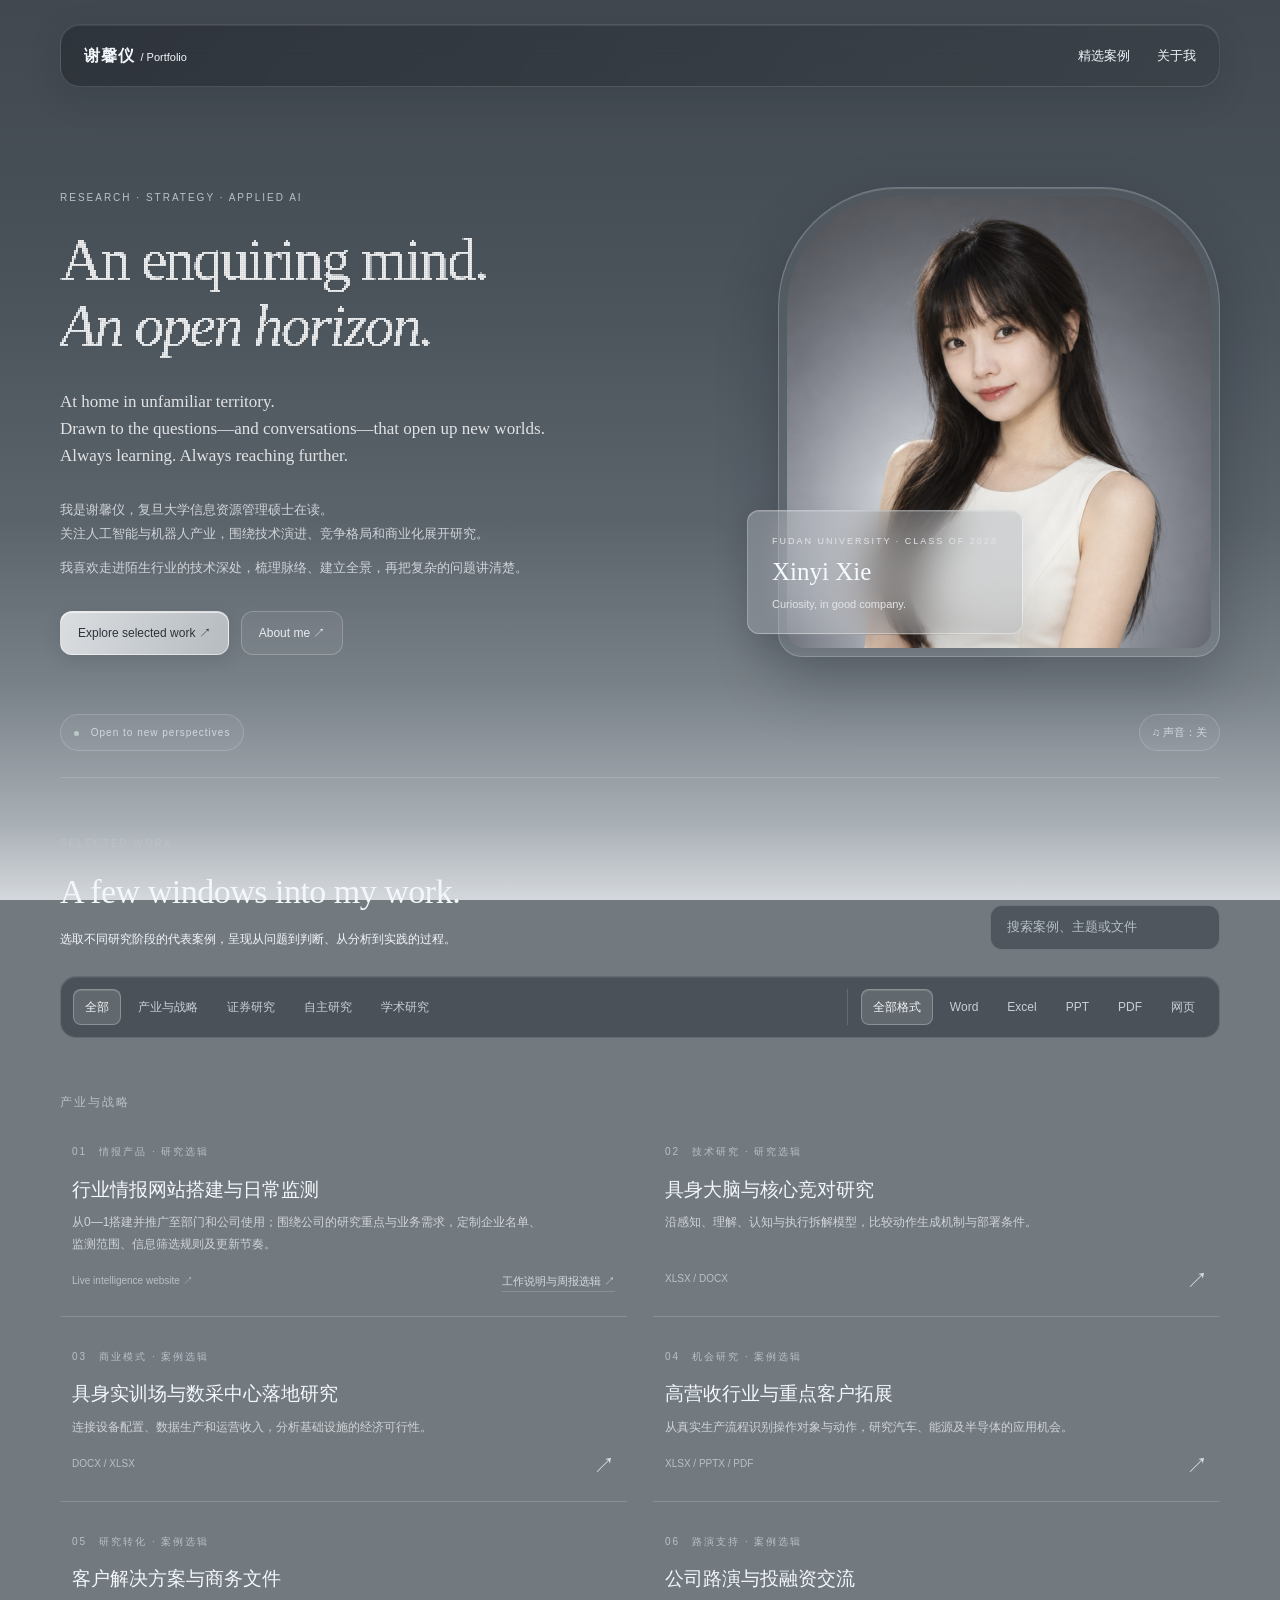
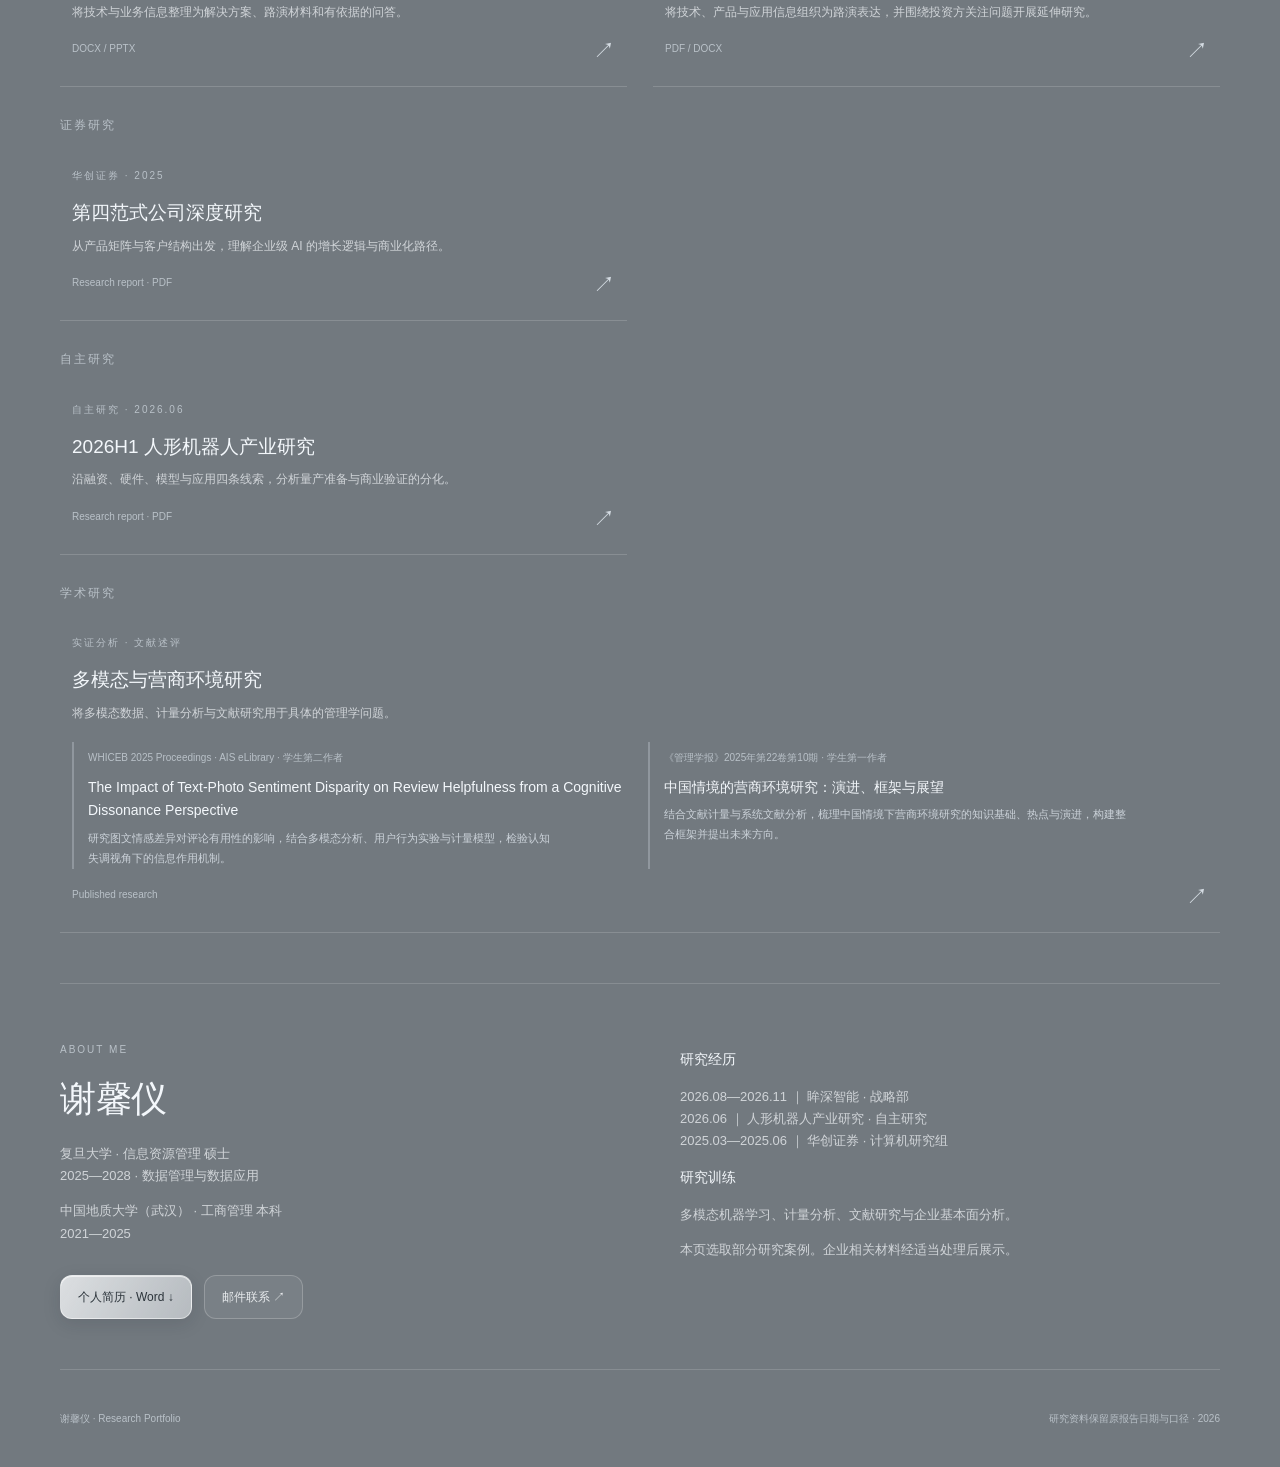
==== index.html @ 0b74fb34 "Publish selected research portfolio" ====
<!doctype html><html lang="zh-CN"><head><meta charset="utf-8"><meta name="viewport" content="width=device-width,initial-scale=1"><title>谢馨仪｜研究与实践</title><link rel="stylesheet" href="style.css"><link rel="stylesheet" href="refined.css"></head><body><div class="wrap"><nav><a class="brand" href="#">谢馨仪 <span style="font-weight:400;font-size:11px;letter-spacing:0"> / Portfolio</span></a><div class="navlinks"><a href="#works">精选案例</a><a href="#about">关于我</a></div></nav><header class="hero"><div class="ambient-orb orb-one" aria-hidden="true"></div><div class="ambient-orb orb-two" aria-hidden="true"></div><div><div class="eyebrow">Research · Strategy · Applied AI</div><h1 class="particle-heading"><span>An enquiring mind.</span><em>An open horizon.</em></h1><p class="hero-thought">At home in unfamiliar territory.<br>Drawn to the questions—and conversations—that open up new worlds.<br>Always learning. Always reaching further.</p><p class="intro">我是谢馨仪，复旦大学信息资源管理硕士在读。<br>关注人工智能与机器人产业，围绕技术演进、竞争格局和商业化展开研究。<br><span class="intro-extra">我喜欢走进陌生行业的技术深处，梳理脉络、建立全景，再把复杂的问题讲清楚。</span></p><div class="actions"><a class="button" href="#works">Explore selected work ↗</a><a class="button light" href="#about">About me ↗</a></div></div><div class="portrait"><img src="assets/portrait-hd.jpg" alt="谢馨仪个人照片"><div class="note"><span class="eyebrow">Fudan University · Class of 2028</span><strong>Xinyi Xie</strong><span>Curiosity, in good company.</span></div></div><div class="hero-status"><span><i></i> Open to new perspectives</span><button id="sound-toggle" aria-pressed="false" type="button">♫ 声音：关</button></div></header><section class="section" id="works"><div class="sectionhead"><div><span class="eyebrow">Selected work</span><h2>A few windows into my work.</h2><p>选取不同研究阶段的代表案例，呈现从问题到判断、从分析到实践的过程。</p></div><input id="search" type="search" aria-label="搜索成果" placeholder="搜索案例、主题或文件"></div><div class="filterbar"><div class="filters" aria-label="研究领域"></div><div class="formats" aria-label="文件格式"></div></div><div class="grid" id="grid"></div><p id="empty" hidden>未找到相关成果，请尝试其他关键词。</p></section><section class="section" id="about"><div class="about"><div><span class="eyebrow">About me</span><h2>谢馨仪</h2><p>复旦大学 · 信息资源管理 硕士<br>2025—2028 · 数据管理与数据应用</p><p>中国地质大学（武汉） · 工商管理 本科<br>2021—2025</p><div class="actions"><a class="button" href="assets/谢馨仪_个人简历.docx" download>个人简历 · Word ↓</a><a class="button light" href="mailto:25210830026@m.fudan.edu.cn">邮件联系 ↗</a></div></div><div><h3>研究经历</h3><p>2026.08—2026.11 ｜ 眸深智能 · 战略部<br>2026.06 ｜ 人形机器人产业研究 · 自主研究<br>2025.03—2025.06 ｜ 华创证券 · 计算机研究组</p><h3>研究训练</h3><p>多模态机器学习、计量分析、文献研究与企业基本面分析。</p><p>本页选取部分研究案例。企业相关材料经适当处理后展示。</p></div></div></section><footer><span>谢馨仪 · Research Portfolio</span><span>研究资料保留原报告日期与口径 · 2026</span></footer></div><dialog id="modal" aria-labelledby="mt"><button class="close" aria-label="关闭">×</button><div id="detail"></div></dialog><script src="data.js"></script><script src="app.js"></script><script src="atmosphere.js"></script></body></html>
---- style.css ----
*{box-sizing:border-box}html{scroll-behavior:smooth}body{margin:0;color:#292725;background:#e8dfd5;font-family:"PingFang SC","Microsoft YaHei",sans-serif;line-height:1.7}body:before{content:"";position:fixed;inset:0;z-index:-1;background:radial-gradient(ellipse at 85% 15%,#eee5de,transparent 60%),linear-gradient(155deg,#b8b7bb 0%,#ead1c5 43%,#e9dfc9 77%,#cbc6be)}a{color:inherit;text-decoration:none}button,input{font:inherit}button,a{ -webkit-tap-highlight-color:transparent}a:focus-visible,button:focus-visible,input:focus-visible{outline:3px solid #806c58;outline-offset:5px}.wrap{max-width:1160px;margin:auto;padding:0 30px}nav{position:sticky;top:18px;z-index:5;display:flex;align-items:center;justify-content:space-between;margin:24px auto 0;padding:14px 24px;border-radius:50px;background:#fff9ee99;border:1px solid #ffffff88;backdrop-filter:blur(22px)}.brand{font-weight:650;letter-spacing:2px}.navlinks{display:flex;gap:27px;font-size:13px}.hero{min-height:650px;display:grid;grid-template-columns:1.25fr 1fr;align-items:center;gap:75px;padding:65px 0 90px}.eyebrow{font-size:11px;letter-spacing:2px;color:#786a60;text-transform:uppercase}h1{font-size:clamp(40px,5.2vw,67px);font-weight:550;line-height:1.24;letter-spacing:-2px;margin:22px 0}h1 em{font-family:Georgia,serif;font-weight:400}p{color:#706961}.intro{max-width:470px;font-size:15px}.actions{display:flex;gap:12px;margin-top:30px;flex-wrap:wrap}.button{display:inline-block;padding:12px 22px;background:#302e2b;color:white;border:0;border-radius:30px;cursor:pointer;font-size:13px}.light{background:#fff8edaa;color:#3b3530}.portrait{height:430px;position:relative;border:12px solid #fff8ec66;border-radius:110px 110px 42px 42px;background:#a6a3a0;box-shadow:0 25px 65px #57483c20}.portrait img{width:100%;height:100%;object-fit:cover;object-position:center 22%;border-radius:98px 98px 30px 30px;filter:saturate(.7)}.note{position:absolute;bottom:20px;left:-35px;background:#f9f2e5db;backdrop-filter:blur(20px);padding:20px 25px;border:1px solid #fff8;border-radius:24px;box-shadow:0 15px 40px #76665c22;font-size:13px}.note strong{display:block;font-size:17px}.section{padding:65px 0;scroll-margin-top:110px}.sectionhead{display:flex;justify-content:space-between;align-items:end;gap:20px;margin-bottom:25px}h2{font-weight:500;font-size:34px;letter-spacing:-1px;margin:8px 0}.sectionhead p{font-size:13px;margin:0}.filters{display:flex;gap:8px;flex-wrap:wrap;margin:26px 0}.filters button{border:1px solid #fff8;background:#fff5e855;padding:9px 19px;border-radius:30px;color:#655d54;cursor:pointer;font-size:13px}.filters button.active{background:#35312d;color:white;border-color:#35312d}input{background:#fff6eb88;border:1px solid #fff9;border-radius:22px;padding:10px 16px;width:230px;font-size:13px}.grid{display:grid;grid-template-columns:repeat(2,1fr);gap:20px}.card{display:flex;flex-direction:column;min-height:300px;background:#fff9ed80;border:1px solid #fff9;border-radius:30px;padding:32px;transition:transform .25s,background .25s}.card:hover{transform:translateY(-5px);background:#fff9edb0}.card h3{font-size:23px;line-height:1.4;font-weight:550;margin:20px 0 10px}.card p{font-size:14px;max-width:440px}.card .foot{margin-top:auto;padding-top:20px;display:flex;justify-content:space-between;font-size:12px;color:#7a6c5e}.card .arrow{font-size:22px;line-height:1}.about{background:#fff8ec70;border:1px solid #fff9;border-radius:35px;padding:40px;display:grid;grid-template-columns:1fr 1fr;gap:50px}.about p{font-size:14px}footer{padding:40px 0;font-size:12px;color:#7a7067;display:flex;justify-content:space-between}.empty{padding:35px}dialog{border:1px solid #fff;border-radius:28px;background:#f3ede4;color:#292725;max-width:860px;width:calc(100% - 32px);max-height:88vh;padding:35px}dialog::backdrop{background:#28252277;backdrop-filter:blur(9px)}dialog h2{font-size:28px;padding-right:25px}dialog h3{font-size:16px;margin-top:26px}dialog p{font-size:14px}.close{position:absolute;right:20px;top:18px;border:0;background:#e3d9cd;border-radius:50%;width:34px;height:34px;cursor:pointer}iframe{width:100%;height:65vh;border:0;margin-top:22px;border-radius:12px}.detail{max-width:800px;padding:50px 30px;margin:auto}.detail h1{font-size:38px}.detail h2{font-size:20px;margin-top:35px}@media(max-width:700px){.wrap{padding:0 20px}nav{padding:12px 18px}.navlinks{gap:15px}.hero{grid-template-columns:1fr;gap:30px;padding:55px 0;min-height:0}.portrait{height:360px;width:80%;margin:0 auto}.note{left:-20px}.grid,.about{grid-template-columns:1fr}.section{padding:40px 0}.sectionhead{align-items:start;flex-direction:column}.sectionhead input{width:100%}.card{min-height:270px;padding:27px}.about{gap:15px;padding:28px}h2{font-size:29px}footer{gap:20px;flex-wrap:wrap}dialog{padding:25px}}@media(prefers-reduced-motion:reduce){html{scroll-behavior:auto}.card{transition:none}}
.reader{max-width:1180px;margin:auto;padding:45px 30px}.reader h1{font-size:34px;letter-spacing:0;line-height:1.4}.reader article{background:#fffaf2bd;border:1px solid #fff;border-radius:22px;padding:32px;margin-top:28px;overflow-wrap:anywhere}.reader article p{font-size:15px;color:#423d36;white-space:pre-wrap}.reader article h2{font-size:22px}.readnote{font-size:12px!important;color:#817467!important}.tablewrap{overflow-x:auto;margin:22px 0;border:1px solid #d6cbbf;border-radius:10px}table{border-collapse:collapse;min-width:700px;font-size:13px;background:#fffaf5}td{border:1px solid #ded5ca;padding:12px;min-width:150px;max-width:380px;vertical-align:top;white-space:normal;overflow-wrap:anywhere}tr:first-child{background:#e9dfd3;font-weight:600}.filelink{display:block;background:#fff9eaaa;border:1px solid white;border-radius:18px;padding:23px;margin:15px 0}.filelink strong{display:block;font-size:18px}.filelink span{font-size:12px;color:#796b5c}.filelink:hover{background:#fffaf0}@media(max-width:700px){.reader{padding:25px 16px}.reader h1{font-size:27px}.reader article{padding:18px}}@media print{body{background:white}.reader{padding:0}.reader .actions,.reader>a{display:none}.reader article{padding:0;border:0}.tablewrap{overflow:visible}table{min-width:0;font-size:8px}td{min-width:0;padding:4px}h1{font-size:25px!important}}
---- refined.css ----
:root{--ink:#e5ebf3;--muted:#a1adbd;--line:#c1d4ec22;--panel:#172330;--accent:#c1d8f1}body{background:#101923;color:var(--ink)}body:before{background:radial-gradient(ellipse at 85% 5%,#64718177,transparent 40%),radial-gradient(ellipse at 0 45%,#33465c55,transparent 55%),linear-gradient(125deg,#17222e,#101821 70%)}p{color:var(--muted)}.wrap{max-width:1240px;padding:0 50px}nav{background:#17212bd9;border-color:var(--line);border-radius:14px;padding:17px 23px;top:16px}.brand{letter-spacing:1px}.navlinks{color:#bac8d7}.eyebrow{color:#8da3ba;font-size:10px;letter-spacing:2px}.hero{grid-template-columns:1.5fr 1fr;gap:55px;padding:75px 0 80px;min-height:690px}h1{font-family:Georgia,'Times New Roman',serif;font-weight:400;font-size:clamp(43px,4.6vw,64px);line-height:1.12;letter-spacing:-2px;margin:22px 0;color:#f2f4f7}h1 em{color:#acc0d6;font-weight:400}.hero-thought{font-family:Georgia,serif;font-size:17px;line-height:1.6;color:#bec9d6;margin:28px 0}.intro{font-size:13px;line-height:1.9;max-width:540px}.intro-extra{display:inline-block;margin-top:9px;color:#a1b2c5}.portrait{height:470px;border:1px solid #c7d5e733;border-radius:160px 160px 18px 18px;box-shadow:0 30px 90px #05090d66;background:#58616c;transform:translateY(8px)}.portrait img{border-radius:160px 160px 18px 18px;filter:saturate(.55);object-position:center 20%}.note{left:-22px;bottom:22px;padding:18px 24px;background:linear-gradient(130deg,#8595a75c,#253446c9);border-color:#b9cde83b;border-radius:12px;color:#dce5f0;box-shadow:0 15px 40px #060e1733}.note .eyebrow{color:#c3d2e2;font-size:9px}.note strong{font-family:Georgia,serif;font-weight:400;font-size:25px}.note>span:last-child{font-size:11px;color:#b9c9d9}.button{background:linear-gradient(120deg,#d4dfeb,#a8bad0);color:#162332;border-radius:7px;padding:11px 17px;font-size:12px;box-shadow:inset 0 1px #fff7;transition:transform .2s,box-shadow .2s}.button:hover{transform:translateY(-2px);box-shadow:0 8px 24px #83a3c122}.button.light{background:#ffffff08;border:1px solid #b4c7df33;color:#c4d3e3;box-shadow:none}.section{padding:50px 0;border-top:1px solid var(--line)}h2{font-family:Georgia,'PingFang SC',serif;font-size:34px;letter-spacing:-.5px}.sectionhead p{max-width:650px;font-size:12px}input{background:#18232e;border:1px solid var(--line);color:#dce5f0;border-radius:7px}input::placeholder{color:#8292a4}.filterbar{display:flex;align-items:center;justify-content:space-between;gap:14px;flex-wrap:wrap;margin:26px 0}.filters,.formats{display:flex;gap:5px;margin:0;flex-wrap:wrap}.filters button,.formats button{border:1px solid transparent;border-radius:5px;background:transparent;color:#93a3b6;padding:7px 11px;cursor:pointer;font-size:12px}.filters button.active,.formats button.active{background:#c2d5eb17;color:#e0ebf7;border-color:#c2d5eb24}.formats{border-left:1px solid var(--line);padding-left:13px}.grid{display:grid;grid-template-columns:repeat(2,minmax(0,1fr));gap:0 35px}.card{position:relative;min-height:0;border:0;border-bottom:1px solid var(--line);border-radius:0;background:transparent;padding:26px 6px 22px;transition:background .3s,transform .3s;overflow:hidden}.card:before{content:"";height:1px;position:absolute;bottom:0;left:0;width:0;background:#b2cee9;transition:width .4s}.card:hover{background:#b1cbe908;transform:translateY(-2px)}.card:hover:before{width:100%}.card h3{font-weight:500;font-size:19px;line-height:1.5;letter-spacing:0;margin:12px 0 8px;color:#e0e8f1}.card p{font-size:12px;line-height:1.8;margin:0;max-width:470px;color:#96a8bb}.card .foot{font-size:10px;color:#8298af;padding-top:17px}.card .arrow{color:#b7cbe1;transition:transform .3s}.card:hover .arrow{transform:translate(3px,-3px)}.about{background:transparent;border:0;padding:0;gap:80px;border-radius:0}.about h3{font-size:14px;font-weight:500}.about p{font-size:13px}.about h2{font-size:36px}footer{color:#75889d;border-top:1px solid var(--line);font-size:10px}.detail{max-width:950px;padding-top:60px}.detail h1{font-family:'PingFang SC',sans-serif;font-size:34px;letter-spacing:0}.filelink{border:0;border-bottom:1px solid var(--line);border-radius:0;background:transparent;padding:23px 5px;margin:0;transition:background .3s}.filelink:hover{background:#d1e2f30a}.filelink strong{font-size:16px;font-weight:500}.filelink span{color:#91a7be;font-size:11px}.readnote{color:#8496aa!important}dialog{background:#172330;border:1px solid #a7bddb44;color:#e2eaf3;border-radius:14px}dialog p{color:#b2c0d0}.close{background:#2e4053;color:#d8e3ee}.hero>div:first-child{animation:rise .9s both}.portrait{animation:rise 1.2s both}.section{animation:rise .8s both}.reveal{opacity:0;transform:translateY(20px);transition:opacity .7s,transform .7s}.reveal.in-view{opacity:1;transform:translateY(0)}@keyframes rise{from{opacity:0;transform:translateY(18px)}to{opacity:1;transform:translateY(0)}}@media(max-width:760px){.wrap{padding:0 22px}.hero{grid-template-columns:1fr;gap:35px;padding:50px 0}.hero h1{font-size:46px}.hero-thought{font-size:16px}.portrait{height:390px;width:80%;max-width:360px}.grid{grid-template-columns:1fr}.about{grid-template-columns:1fr;gap:25px}.formats{border-left:0;padding-left:0}.sectionhead{gap:20px}.card{padding:22px 0}.note{left:-18px}.filterbar{gap:12px}.detail{padding:35px 22px}.detail h1{font-size:28px}h2{font-size:29px}}@media(prefers-reduced-motion:reduce){*{animation:none!important;transition:none!important}.reveal{opacity:1;transform:none}html{scroll-behavior:auto}}
.folder{margin:16px 0;border:1px solid #c1d4ec22;border-radius:10px;padding:0 20px}.folder summary{cursor:pointer;padding:19px 0;font-size:16px;font-weight:500}.folder summary span{float:right;font-size:11px;color:#899db2}.folder .filelink:last-child{border-bottom:0}.work-description{margin:30px 0 45px;display:grid;grid-template-columns:1fr 1fr;gap:14px 35px}.worknote h3{font-size:14px;font-weight:500;color:#d4e0ed}.worknote p{font-size:13px;line-height:1.9;margin-top:8px}.project-main{display:block}.secondary-link{font-size:11px;color:#c1d7ed;border-bottom:1px solid #8aadc155}.folder-number{font-size:10px;color:#809bb7;margin-right:12px}.group-heading{grid-column:1/-1;margin:28px 0 0;font-size:12px;color:#859fb8;letter-spacing:2px}.portrait img{object-position:center 20%}@media(max-width:700px){.work-description{grid-template-columns:1fr;gap:8px}.folder{padding:0 14px}.folder summary{font-size:14px}.folder summary span{float:none;display:block;margin-left:18px}}.pathway{display:flex;gap:10px;margin:30px 0}.step{flex:1;border:1px solid #c1d4ec22;border-radius:10px;padding:16px;background:#14202c}.step>span{font-size:10px;color:#7f96af;display:block;margin-bottom:6px}.step strong{font-size:13px;font-weight:500}.step p{font-size:11px;margin:6px 0 0}.step.destination{background:linear-gradient(125deg,#48637f55,#23394e);border-color:#a8c5e36b}.core-folder{background:linear-gradient(120deg,#354e6666,#192733);border-color:#abc7e566;box-shadow:0 15px 35px #080f1822}.core-folder summary small{display:block;color:#bcd5ef;letter-spacing:2px;font-size:10px;margin-bottom:10px}.file-description{font-size:12px;line-height:1.8;color:#9caec1;margin:8px 0}.paper-summaries{display:grid;gap:16px;margin-top:18px}.paper-summary{border-left:2px solid #8cabc459;padding-left:14px;display:block}.paper-summary>span{font-size:10px;color:#8da6be}.paper-summary strong{display:block;font-weight:500;font-size:14px;margin:6px 0}.paper-summary p{font-size:11px}.card:has(.paper-summaries){grid-column:1/-1}.card:has(.paper-summaries) .paper-summaries{grid-template-columns:1fr 1fr}@media(max-width:700px){.pathway{flex-direction:column}.card:has(.paper-summaries) .paper-summaries{grid-template-columns:1fr}}
/* Cool translucent finish, with contrast retained for reading. */
body{background:#26394b}body:before{background:radial-gradient(ellipse at 85% 3%,#a8c6de42,transparent 44%),radial-gradient(ellipse at 8% 42%,#749fbd25,transparent 52%),linear-gradient(128deg,#354b60 0%,#21364a 42%,#182b3b 78%,#304657 100%)}nav{background:linear-gradient(120deg,#c9e2f018,#c9dff008);border-color:#d5eafa30;box-shadow:inset 0 1px 0 #e9f6ff20,0 8px 35px #0a18231c;backdrop-filter:blur(26px) saturate(120%)}.portrait{border-color:#d6ebff55;box-shadow:0 28px 70px #09182740,0 0 55px #b6ddff10}.note{background:linear-gradient(135deg,#c5dcea52,#54718c66);border-color:#e0f1ff5c;backdrop-filter:blur(24px)}.folder{background:linear-gradient(120deg,#cee6fa08,#a4c7e403);border-color:#cde7ff30}.core-folder{background:linear-gradient(115deg,#aacbe833,#6f99bd17);border-color:#c4e3ff70;box-shadow:inset 0 1px #ffffff16,0 15px 35px #0a17251c}.card:hover{background:#d5ecff0a}.step{background:#d1e7fc08}.step.destination{background:linear-gradient(120deg,#9bc9ec30,#5583a823)}input{background:#d5e9ff0b;border-color:#cee6ff30}.filters button.active,.formats button.active{background:#cde7ff20;border-color:#d1e9ff38}.card p,.intro,.worknote p{color:#b7c7d7}.file-description{color:#b3c5d6}

/* Frosted glass: pale blue-gray, diffused light and translucent surfaces. */
:root{--ink:#243b4f;--muted:#50687d;--line:#ffffff70;--accent:#416582}body{background:#b7c6d1;color:var(--ink)}body:before{background:radial-gradient(ellipse at 13% 15%,#f0f6faad 0%,transparent 50%),radial-gradient(ellipse at 95% 46%,#dce9f299,transparent 48%),linear-gradient(145deg,#8ca2b3 0%,#b7c7d3 35%,#cbd7df 70%,#9bb3c6 100%)}.wrap{max-width:1260px}nav{background:linear-gradient(115deg,#ffffff38,#edf4fa20);border:1px solid #ffffff66;box-shadow:inset 0 1px #ffffff77,0 12px 35px #3b526517;backdrop-filter:blur(30px) saturate(115%);border-radius:20px}.navlinks{color:#314c62}.brand{color:#253e52}.hero{position:relative;isolation:isolate;grid-template-columns:1.5fr 1fr;padding:80px 0 100px;overflow:visible}.hero>div:not(.ambient-orb){position:relative;z-index:1}.hero>div:first-child{animation:none}.eyebrow{color:#516e86}h1{color:#253f55;text-shadow:0 1px #ffffff44}.hero h1 em{color:#52758f}.hero-thought{color:#36556e}.intro,.intro-extra,.card p,.worknote p{color:#435f75}.ambient-orb{position:absolute!important;z-index:-1!important;pointer-events:none;border-radius:50%;filter:blur(25px);animation:ambientDrift 19s ease-in-out infinite alternate}.orb-one{width:390px;height:390px;left:-100px;top:80px;background:radial-gradient(circle,#f7fbff6b,#e4f1fa06 68%)}.orb-two{width:440px;height:440px;right:-15px;top:240px;background:radial-gradient(circle,#789fbe33,#8eabc200 70%);animation-delay:-8s}.portrait{border:1px solid #ffffff88;background:#b2c1ce;border-radius:120px 120px 24px 24px;box-shadow:0 26px 65px #3c526525,inset 0 1px #fff8;padding:8px}.portrait img{border-radius:112px 112px 18px 18px;filter:saturate(.8)}.note{left:-32px;bottom:22px;background:linear-gradient(130deg,#f5f9fd88,#dae7f057);border:1px solid #ffffffa1;box-shadow:inset 0 1px #ffffff99,0 15px 36px #405a7020;backdrop-filter:blur(25px);color:#29485f}.note .eyebrow{color:#577187}.note>span:last-child{color:#4d687f}.button{background:linear-gradient(115deg,#fafcffe0,#e5eff8a8);border:1px solid #ffffffa3;color:#2a4a64;border-radius:12px;box-shadow:inset 0 1px #fff,0 6px 20px #3f5a7410}.button.light{background:#ffffff30;color:#37556d;border:1px solid #ffffff77}.button:hover{box-shadow:0 9px 25px #3b5e7821}.section{border-color:#ffffff5a}.sectionhead p,p{color:#4c667b}.filterbar{background:#eef5fb29;padding:12px;border:1px solid #ffffff55;border-radius:16px;backdrop-filter:blur(14px)}.filters button,.formats button{color:#466279;border-radius:8px}.filters button.active,.formats button.active{background:#ffffff9c;color:#263f54;border-color:#ffffffa6;box-shadow:0 3px 10px #3a526512}.formats{border-color:#ffffff77}input{background:#f4f9fe55;border:1px solid #ffffff77;color:#2a485e;border-radius:12px}input::placeholder{color:#607a8f}.grid{gap:0 26px}.card{border-bottom-color:#ffffff70;padding:24px 12px}.card:hover{background:#ffffff20}.card:before{background:#eff9ff}.card h3{color:#243f54}.card .foot,.card .arrow{color:#4c6f8b}.group-heading,.folder-number{color:#56768f}.secondary-link{color:#2d5879;border-color:#668ba655}.about h3,.about h2{color:#29485e}.about p{color:#476278}footer{border-color:#ffffff77;color:#547087}.folder{background:linear-gradient(120deg,#ffffff38,#f4f9fe16);border:1px solid #ffffff77;box-shadow:inset 0 1px #ffffff55;backdrop-filter:blur(18px)}.folder summary span{color:#54748c}.core-folder{background:linear-gradient(120deg,#f4fbff7d,#d6e8f34d);border:1px solid #ffffffb5;box-shadow:inset 0 1px #fff,0 12px 30px #4b6a811c}.core-folder summary small{color:#406581}.filelink{border-bottom-color:#ffffff66}.filelink:hover{background:#ffffff26}.filelink span,.file-description{color:#4d6c84}.readnote{color:#58758d!important}.step{background:#ffffff23;border-color:#ffffff66}.step strong,.worknote h3{color:#294b64}.step p{color:#4f6c82}.step>span{color:#62819b}.step.destination{background:linear-gradient(130deg,#f4faff77,#d9edf559);border-color:#ffffff99}.paper-summary{border-left-color:#7398b370}.paper-summary>span{color:#506f87}.paper-summary strong{color:#25455d}.paper-summary p{color:#47657c}dialog{background:#d8e5eeed;color:#28465e;border-color:#ffffffb0;backdrop-filter:blur(30px)}dialog p{color:#456378}.close{background:#f5faff99;color:#35566e}.hero-status{position:absolute!important;left:0;right:0;bottom:26px;display:flex;justify-content:space-between;align-items:center;font-size:10px;letter-spacing:1px;color:#45677f}.hero-status>span{padding:9px 13px;border:1px solid #ffffff66;border-radius:24px;background:#eff8ff2e;animation:statusFloat 8s ease-in-out infinite}.hero-status i{display:inline-block;width:5px;height:5px;background:#6d9b94;border-radius:50%;margin-right:8px}.hero-status button{border:1px solid #ffffff66;color:#486b84;background:#f3faff30;padding:8px 12px;border-radius:20px;font-size:11px;cursor:pointer}.particle-heading{position:relative}.particle-heading>span,.particle-heading>em{display:block}.particle-heading canvas{position:absolute;inset:0;pointer-events:none;width:100%;height:100%}.particle-heading.ready>span,.particle-heading.ready>em{opacity:0}.particle-heading.ready{text-shadow:none}@keyframes ambientDrift{to{transform:translate(25px,-22px) scale(1.08)}}@keyframes statusFloat{50%{transform:translateY(-4px)}}@media(max-width:760px){.hero{grid-template-columns:1fr;padding:55px 0 95px;overflow:hidden}.hero h1{font-size:clamp(29px,8.7vw,43px);letter-spacing:-1.2px}.portrait{border-radius:100px 100px 22px 22px}.portrait img{border-radius:92px 92px 16px 16px}.note{left:-12px}.hero-status{bottom:25px}.filterbar{padding:10px}.ambient-orb{width:280px;height:280px}.hero-status{font-size:9px}.card{padding-left:4px;padding-right:4px}}@media(prefers-reduced-motion:reduce){.ambient-orb,.hero-status>span{animation:none}.particle-heading canvas{display:none}.particle-heading.ready>span,.particle-heading.ready>em{opacity:1}}
/* Reference correction: white typography on smoky blue glass. */
:root{--ink:#f5f8fb;--muted:#e0e8ef;--line:#ffffff32;--accent:#edf6ff}body{background:#718695;color:#f4f7fa}body:before{background:radial-gradient(ellipse at 12% 45%,#a5bacb20,transparent 55%),radial-gradient(ellipse at 90% 15%,#c9dce823,transparent 50%),linear-gradient(165deg,#4f6679 0%,#6b8090 42%,#8397a5 78%,#718a9b 100%)}nav{background:linear-gradient(120deg,#dceaf013,#eaf4fb09);border-color:#e9f5ff3b;box-shadow:inset 0 1px #ffffff2a,0 12px 30px #253d5012}.brand,.navlinks,h1,.hero h1 em,.hero-thought,.intro,.intro-extra,.eyebrow,.sectionhead p,.card h3,.card p,.card .foot,.card .arrow,.about h3,.about h2,.about p,h2,h3,p,footer,.group-heading,.folder-number,.secondary-link,.worknote h3,.worknote p,.filelink,.filelink span,.file-description,.folder summary,.folder summary span,.paper-summary>span,.paper-summary strong,.paper-summary p,.step>span,.step strong,.step p,.hero-status,.hero-status button{color:#f3f7fb}.eyebrow,.group-heading,.folder-number,.card .foot,.filelink span,footer,.paper-summary>span{color:#dce7ef}.intro,.intro-extra,.card p,.worknote p,.file-description,.about p{color:#e4edf4}.hero h1 em{color:#e6f0f8}h1{text-shadow:0 1px 5px #304b5c18}.note{background:linear-gradient(120deg,#eaf6ff35,#dceaf024);border-color:#ffffff65;box-shadow:inset 0 1px #ffffff55,0 14px 35px #314b6025;color:#fff}.note .eyebrow,.note strong,.note>span:last-child{color:#f5faff}.portrait{border-color:#ffffff65;background:#dce9f01a}.button{background:linear-gradient(115deg,#f7fcffbc,#e6f1f7a3);color:#344f62;border-color:#ffffff99;box-shadow:inset 0 1px #ffffffbb,0 5px 20px #26445912}.button.light{background:#eaf4fc18;color:#f5faff;border-color:#ffffff50}.filterbar{background:#deedf51c;border-color:#ffffff37}.filters button,.formats button{color:#eff6fc}.filters button.active,.formats button.active{background:#f3faff40;border-color:#ffffff73;color:#fff;box-shadow:inset 0 1px #ffffff22}input{background:#e6f1fa20;color:#fff;border-color:#ffffff50}input::placeholder{color:#e0eaf2}.card{border-bottom-color:#ffffff35}.card:hover{background:#edf7ff13}.folder{background:linear-gradient(120deg,#e8f3fa20,#e8f3fa10);border-color:#ffffff40}.core-folder{background:linear-gradient(120deg,#f4fbff35,#dfedf523);border-color:#ffffff77;box-shadow:inset 0 1px #ffffff66,0 12px 35px #314d6218}.core-folder summary small{color:#f5faff}.step{background:#dcecf319;border-color:#ffffff33}.step.destination{background:linear-gradient(120deg,#edf7ff38,#d6e9f526);border-color:#ffffff70}.readnote{color:#e1ebf2!important}.paper-summary{border-color:#e4f3ff75}.filelink:hover{background:#ffffff15}.section,footer{border-color:#ffffff3d}dialog{background:#627d91ed;color:#f8fbff;border-color:#ffffff70}dialog p{color:#e6eff6}.close{background:#e9f6ff33;color:#fff}.hero-status>span,.hero-status button{background:#e8f4ff1a;border-color:#ffffff40}.ambient-orb{opacity:.45}.hero-status i{background:#c2eadf}
/* Graphite-led palette: neutral depth with a restrained cool undertone. */
:root{--ink:#f0f1f2;--muted:#d0d3d6;--line:#ffffff26;--accent:#dce0e3}body{background:#4c5156;color:#f0f1f2}body:before{background:radial-gradient(ellipse at 90% 14%,#b9bfc51a,transparent 45%),radial-gradient(ellipse at 8% 50%,#c2c7cc0d,transparent 52%),linear-gradient(162deg,#30353b 0%,#43494f 35%,#62696f 74%,#4a5158 100%)}nav{background:linear-gradient(120deg,#262b32b0,#363c428f);border-color:#ffffff24;box-shadow:inset 0 1px #ffffff16,0 10px 35px #12171c20}.ambient-orb{opacity:.16;filter:blur(40px)}.orb-one{background:radial-gradient(circle,#ebedef44,#d5d9de00 68%)}.orb-two{background:radial-gradient(circle,#b9c0c71f,#b9c0c700 70%)}.hero h1,.hero h1 em{color:#f2f3f4}.hero-thought{color:#e1e3e5}.intro,.intro-extra,.card p,.worknote p,.about p,.file-description{color:#d0d4d8}.eyebrow,.group-heading,.folder-number,.card .foot,.filelink span,.paper-summary>span,footer{color:#b9c1c8}.portrait{background:#9a9fa41c;border-color:#ffffff36;box-shadow:0 26px 60px #11182045,inset 0 1px #ffffff26}.note{background:linear-gradient(130deg,#d8dce04d,#7f88934d);border-color:#ffffff4f;box-shadow:inset 0 1px #ffffff26,0 14px 34px #161d2726}.note .eyebrow,.note>span:last-child{color:#e1e4e7}.button{background:linear-gradient(120deg,#f0f2f4d6,#ccd1d5bf);border-color:#ffffff7a;color:#2c343b;box-shadow:inset 0 1px #ffffff99,0 5px 18px #18212b20}.button.light{background:#e5e8ec10;color:#e9ecef;border-color:#ffffff36}.filterbar{background:#282e3587;border-color:#ffffff24;box-shadow:inset 0 1px #ffffff12}.filters button,.formats button{color:#c8cfd5}.filters button.active,.formats button.active{background:#dde2e529;color:#f3f5f7;border-color:#ffffff43}.formats{border-color:#ffffff26}input{background:#242b3370;border-color:#ffffff2f;color:#f3f5f7}input::placeholder{color:#b6c0c9}.card{border-bottom-color:#ffffff28}.card:hover{background:#e8edf40b}.card:before{background:#d7dce2}.card .arrow,.secondary-link{color:#d5dce3}.secondary-link{border-color:#b9c4d24a}.folder{background:linear-gradient(120deg,#282f365e,#3e48502b);border-color:#ffffff2e;box-shadow:inset 0 1px #ffffff12}.core-folder{background:linear-gradient(120deg,#242c35c4,#36424dc2);border-color:#e1e7ee62;box-shadow:inset 0 1px #ffffff22,0 15px 36px #1119232b}.core-folder summary small{color:#dbe2e8}.step{background:#252d354d;border-color:#ffffff26}.step.destination{background:linear-gradient(125deg,#2e3945cf,#36414bbf);border-color:#d2dce560}.step>span{color:#b4c0cc}.step p,.paper-summary p{color:#cbd2d9}.paper-summary{border-color:#c1cad260}.filelink:hover{background:#e9eef410}.readnote{color:#bac4cd!important}.hero-status,.hero-status button{color:#d1d8de}.hero-status>span,.hero-status button{background:#c8d0d910;border-color:#ffffff2b}.hero-status i{background:#bbc9c6}.section,footer{border-color:#ffffff26}dialog{background:#38424bed;color:#f2f4f6;border-color:#ffffff4a}dialog p{color:#d0d8df}.close{background:#cbd5df24;color:#f0f4f7}
/* Smoky graphite: extended dark upper field, light concentrated at the bottom. */
body{background:#72797f}body:before{background:linear-gradient(180deg,#41484f 0%,#4a525a 32%,#5b636b 58%,#798188 76%,#a6adb3 91%,#d4d8dc 100%)}.ambient-orb{opacity:0}
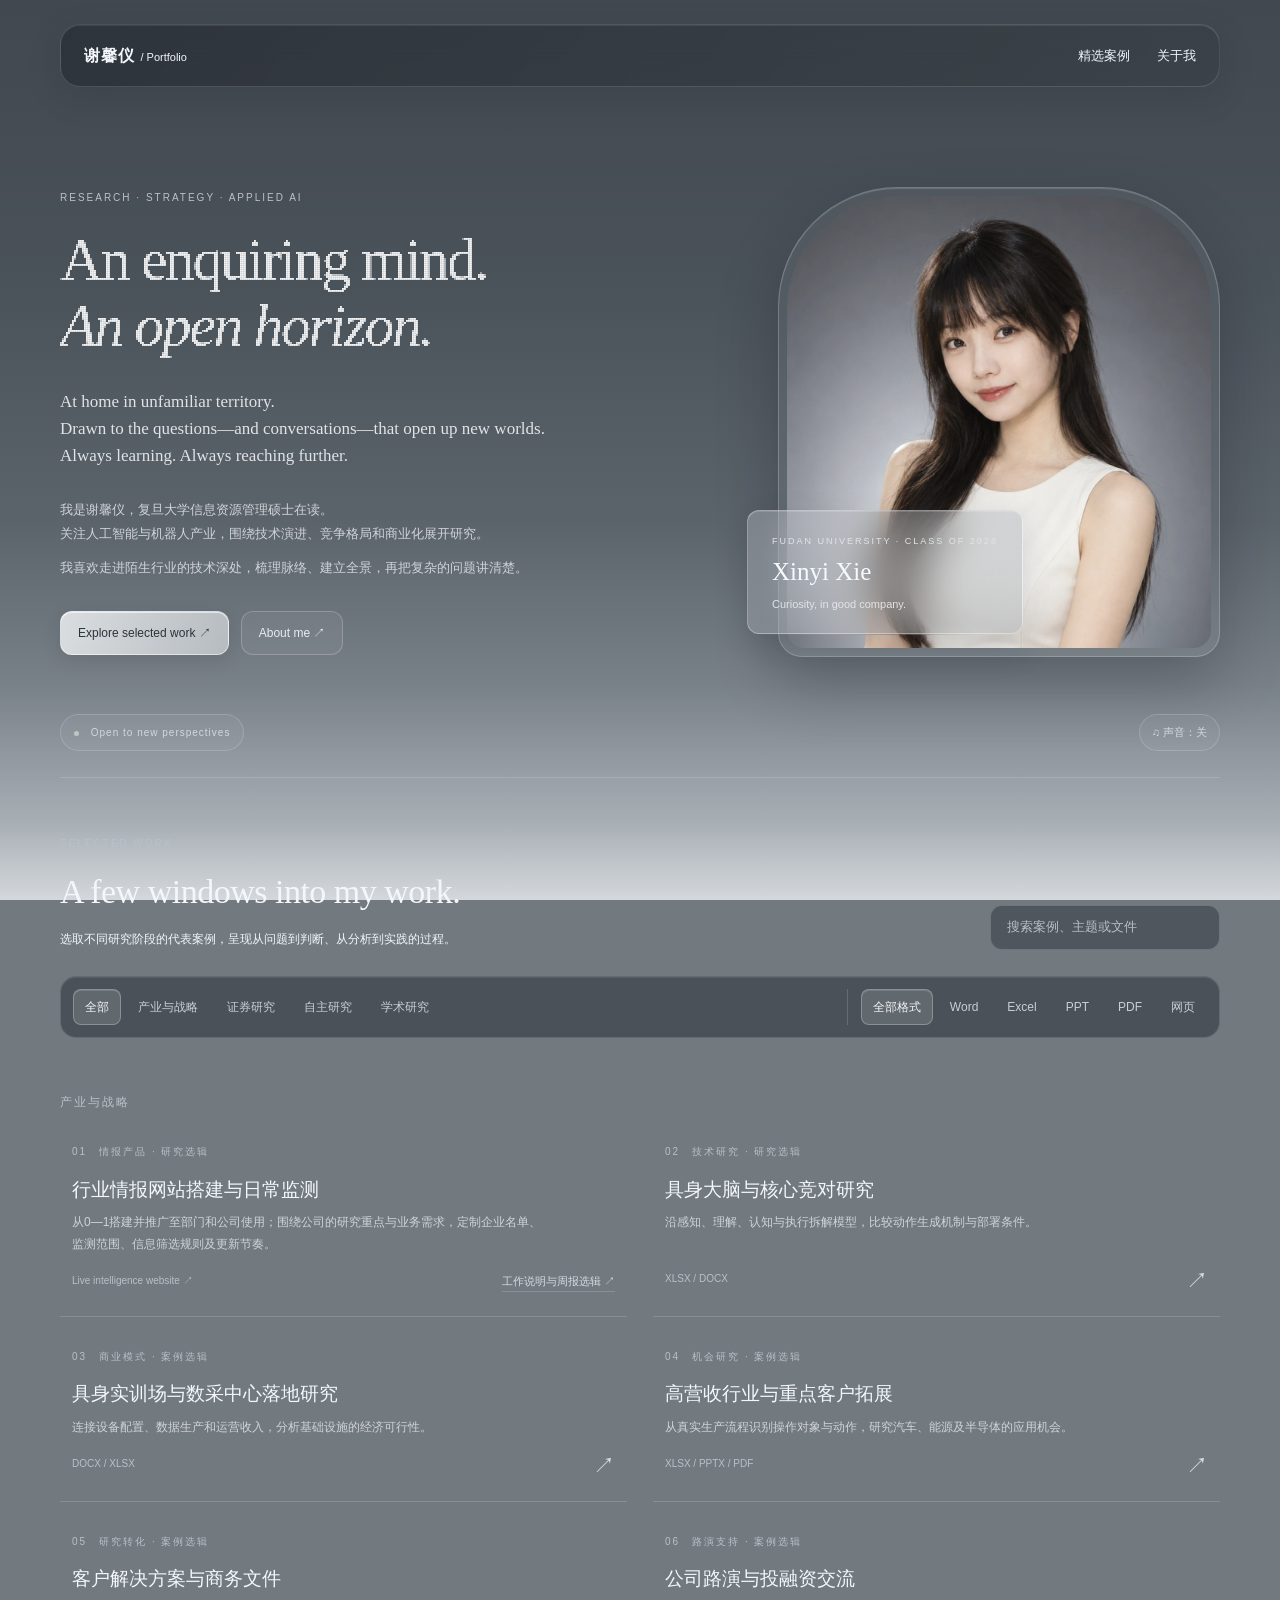
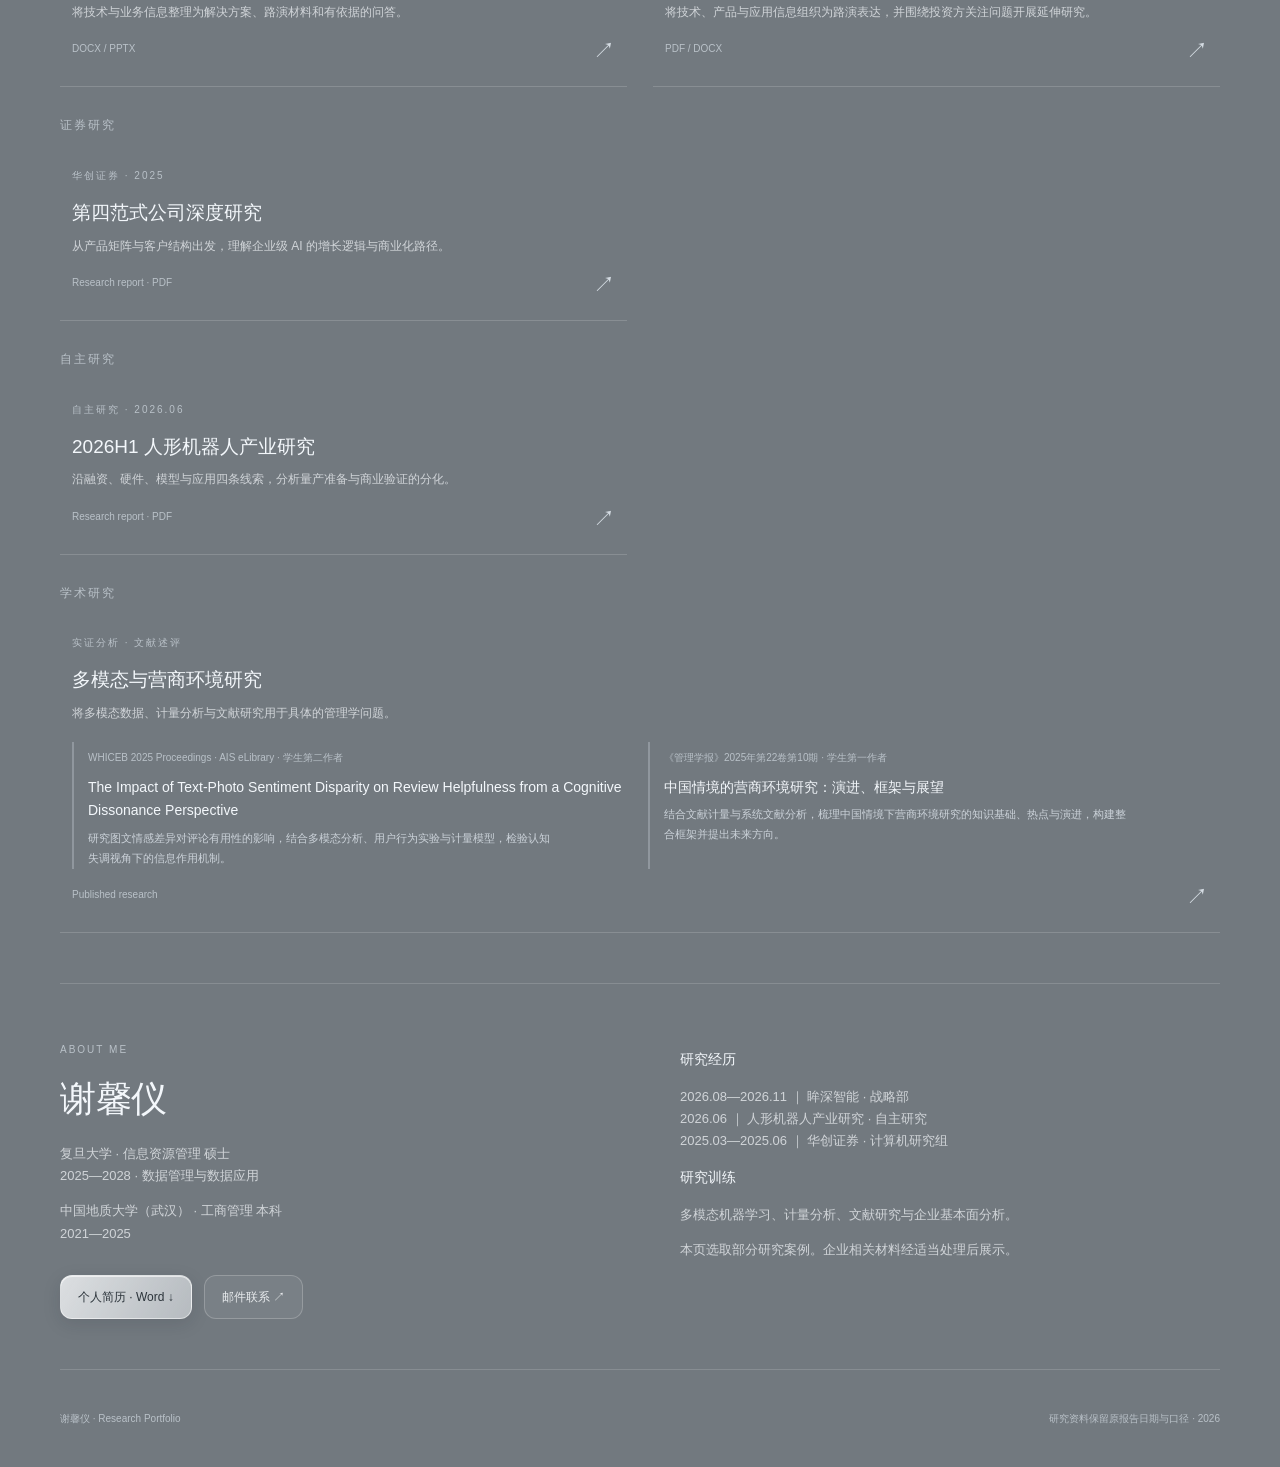
==== commit 8dd80f12: "Reduce initial page requests and optimize full-resolution portrait" ====
--- a/index.html
+++ b/index.html
@@ -1 +1,42 @@
-<!doctype html><html lang="zh-CN"><head><meta charset="utf-8"><meta name="viewport" content="width=device-width,initial-scale=1"><title>谢馨仪｜研究与实践</title><link rel="stylesheet" href="style.css"><link rel="stylesheet" href="refined.css"></head><body><div class="wrap"><nav><a class="brand" href="#">谢馨仪 <span style="font-weight:400;font-size:11px;letter-spacing:0"> / Portfolio</span></a><div class="navlinks"><a href="#works">精选案例</a><a href="#about">关于我</a></div></nav><header class="hero"><div class="ambient-orb orb-one" aria-hidden="true"></div><div class="ambient-orb orb-two" aria-hidden="true"></div><div><div class="eyebrow">Research · Strategy · Applied AI</div><h1 class="particle-heading"><span>An enquiring mind.</span><em>An open horizon.</em></h1><p class="hero-thought">At home in unfamiliar territory.<br>Drawn to the questions—and conversations—that open up new worlds.<br>Always learning. Always reaching further.</p><p class="intro">我是谢馨仪，复旦大学信息资源管理硕士在读。<br>关注人工智能与机器人产业，围绕技术演进、竞争格局和商业化展开研究。<br><span class="intro-extra">我喜欢走进陌生行业的技术深处，梳理脉络、建立全景，再把复杂的问题讲清楚。</span></p><div class="actions"><a class="button" href="#works">Explore selected work ↗</a><a class="button light" href="#about">About me ↗</a></div></div><div class="portrait"><img src="assets/portrait-hd.jpg" alt="谢馨仪个人照片"><div class="note"><span class="eyebrow">Fudan University · Class of 2028</span><strong>Xinyi Xie</strong><span>Curiosity, in good company.</span></div></div><div class="hero-status"><span><i></i> Open to new perspectives</span><button id="sound-toggle" aria-pressed="false" type="button">♫ 声音：关</button></div></header><section class="section" id="works"><div class="sectionhead"><div><span class="eyebrow">Selected work</span><h2>A few windows into my work.</h2><p>选取不同研究阶段的代表案例，呈现从问题到判断、从分析到实践的过程。</p></div><input id="search" type="search" aria-label="搜索成果" placeholder="搜索案例、主题或文件"></div><div class="filterbar"><div class="filters" aria-label="研究领域"></div><div class="formats" aria-label="文件格式"></div></div><div class="grid" id="grid"></div><p id="empty" hidden>未找到相关成果，请尝试其他关键词。</p></section><section class="section" id="about"><div class="about"><div><span class="eyebrow">About me</span><h2>谢馨仪</h2><p>复旦大学 · 信息资源管理 硕士<br>2025—2028 · 数据管理与数据应用</p><p>中国地质大学（武汉） · 工商管理 本科<br>2021—2025</p><div class="actions"><a class="button" href="assets/谢馨仪_个人简历.docx" download>个人简历 · Word ↓</a><a class="button light" href="mailto:25210830026@m.fudan.edu.cn">邮件联系 ↗</a></div></div><div><h3>研究经历</h3><p>2026.08—2026.11 ｜ 眸深智能 · 战略部<br>2026.06 ｜ 人形机器人产业研究 · 自主研究<br>2025.03—2025.06 ｜ 华创证券 · 计算机研究组</p><h3>研究训练</h3><p>多模态机器学习、计量分析、文献研究与企业基本面分析。</p><p>本页选取部分研究案例。企业相关材料经适当处理后展示。</p></div></div></section><footer><span>谢馨仪 · Research Portfolio</span><span>研究资料保留原报告日期与口径 · 2026</span></footer></div><dialog id="modal" aria-labelledby="mt"><button class="close" aria-label="关闭">×</button><div id="detail"></div></dialog><script src="data.js"></script><script src="app.js"></script><script src="atmosphere.js"></script></body></html>+<!doctype html><html lang="zh-CN"><head><meta charset="utf-8"><meta name="viewport" content="width=device-width,initial-scale=1"><title>谢馨仪｜研究与实践</title><style>*{box-sizing:border-box}html{scroll-behavior:smooth}body{margin:0;color:#292725;background:#e8dfd5;font-family:"PingFang SC","Microsoft YaHei",sans-serif;line-height:1.7}body:before{content:"";position:fixed;inset:0;z-index:-1;background:radial-gradient(ellipse at 85% 15%,#eee5de,transparent 60%),linear-gradient(155deg,#b8b7bb 0%,#ead1c5 43%,#e9dfc9 77%,#cbc6be)}a{color:inherit;text-decoration:none}button,input{font:inherit}button,a{ -webkit-tap-highlight-color:transparent}a:focus-visible,button:focus-visible,input:focus-visible{outline:3px solid #806c58;outline-offset:5px}.wrap{max-width:1160px;margin:auto;padding:0 30px}nav{position:sticky;top:18px;z-index:5;display:flex;align-items:center;justify-content:space-between;margin:24px auto 0;padding:14px 24px;border-radius:50px;background:#fff9ee99;border:1px solid #ffffff88;backdrop-filter:blur(22px)}.brand{font-weight:650;letter-spacing:2px}.navlinks{display:flex;gap:27px;font-size:13px}.hero{min-height:650px;display:grid;grid-template-columns:1.25fr 1fr;align-items:center;gap:75px;padding:65px 0 90px}.eyebrow{font-size:11px;letter-spacing:2px;color:#786a60;text-transform:uppercase}h1{font-size:clamp(40px,5.2vw,67px);font-weight:550;line-height:1.24;letter-spacing:-2px;margin:22px 0}h1 em{font-family:Georgia,serif;font-weight:400}p{color:#706961}.intro{max-width:470px;font-size:15px}.actions{display:flex;gap:12px;margin-top:30px;flex-wrap:wrap}.button{display:inline-block;padding:12px 22px;background:#302e2b;color:white;border:0;border-radius:30px;cursor:pointer;font-size:13px}.light{background:#fff8edaa;color:#3b3530}.portrait{height:430px;position:relative;border:12px solid #fff8ec66;border-radius:110px 110px 42px 42px;background:#a6a3a0;box-shadow:0 25px 65px #57483c20}.portrait img{width:100%;height:100%;object-fit:cover;object-position:center 22%;border-radius:98px 98px 30px 30px;filter:saturate(.7)}.note{position:absolute;bottom:20px;left:-35px;background:#f9f2e5db;backdrop-filter:blur(20px);padding:20px 25px;border:1px solid #fff8;border-radius:24px;box-shadow:0 15px 40px #76665c22;font-size:13px}.note strong{display:block;font-size:17px}.section{padding:65px 0;scroll-margin-top:110px}.sectionhead{display:flex;justify-content:space-between;align-items:end;gap:20px;margin-bottom:25px}h2{font-weight:500;font-size:34px;letter-spacing:-1px;margin:8px 0}.sectionhead p{font-size:13px;margin:0}.filters{display:flex;gap:8px;flex-wrap:wrap;margin:26px 0}.filters button{border:1px solid #fff8;background:#fff5e855;padding:9px 19px;border-radius:30px;color:#655d54;cursor:pointer;font-size:13px}.filters button.active{background:#35312d;color:white;border-color:#35312d}input{background:#fff6eb88;border:1px solid #fff9;border-radius:22px;padding:10px 16px;width:230px;font-size:13px}.grid{display:grid;grid-template-columns:repeat(2,1fr);gap:20px}.card{display:flex;flex-direction:column;min-height:300px;background:#fff9ed80;border:1px solid #fff9;border-radius:30px;padding:32px;transition:transform .25s,background .25s}.card:hover{transform:translateY(-5px);background:#fff9edb0}.card h3{font-size:23px;line-height:1.4;font-weight:550;margin:20px 0 10px}.card p{font-size:14px;max-width:440px}.card .foot{margin-top:auto;padding-top:20px;display:flex;justify-content:space-between;font-size:12px;color:#7a6c5e}.card .arrow{font-size:22px;line-height:1}.about{background:#fff8ec70;border:1px solid #fff9;border-radius:35px;padding:40px;display:grid;grid-template-columns:1fr 1fr;gap:50px}.about p{font-size:14px}footer{padding:40px 0;font-size:12px;color:#7a7067;display:flex;justify-content:space-between}.empty{padding:35px}dialog{border:1px solid #fff;border-radius:28px;background:#f3ede4;color:#292725;max-width:860px;width:calc(100% - 32px);max-height:88vh;padding:35px}dialog::backdrop{background:#28252277;backdrop-filter:blur(9px)}dialog h2{font-size:28px;padding-right:25px}dialog h3{font-size:16px;margin-top:26px}dialog p{font-size:14px}.close{position:absolute;right:20px;top:18px;border:0;background:#e3d9cd;border-radius:50%;width:34px;height:34px;cursor:pointer}iframe{width:100%;height:65vh;border:0;margin-top:22px;border-radius:12px}.detail{max-width:800px;padding:50px 30px;margin:auto}.detail h1{font-size:38px}.detail h2{font-size:20px;margin-top:35px}@media(max-width:700px){.wrap{padding:0 20px}nav{padding:12px 18px}.navlinks{gap:15px}.hero{grid-template-columns:1fr;gap:30px;padding:55px 0;min-height:0}.portrait{height:360px;width:80%;margin:0 auto}.note{left:-20px}.grid,.about{grid-template-columns:1fr}.section{padding:40px 0}.sectionhead{align-items:start;flex-direction:column}.sectionhead input{width:100%}.card{min-height:270px;padding:27px}.about{gap:15px;padding:28px}h2{font-size:29px}footer{gap:20px;flex-wrap:wrap}dialog{padding:25px}}@media(prefers-reduced-motion:reduce){html{scroll-behavior:auto}.card{transition:none}}
+.reader{max-width:1180px;margin:auto;padding:45px 30px}.reader h1{font-size:34px;letter-spacing:0;line-height:1.4}.reader article{background:#fffaf2bd;border:1px solid #fff;border-radius:22px;padding:32px;margin-top:28px;overflow-wrap:anywhere}.reader article p{font-size:15px;color:#423d36;white-space:pre-wrap}.reader article h2{font-size:22px}.readnote{font-size:12px!important;color:#817467!important}.tablewrap{overflow-x:auto;margin:22px 0;border:1px solid #d6cbbf;border-radius:10px}table{border-collapse:collapse;min-width:700px;font-size:13px;background:#fffaf5}td{border:1px solid #ded5ca;padding:12px;min-width:150px;max-width:380px;vertical-align:top;white-space:normal;overflow-wrap:anywhere}tr:first-child{background:#e9dfd3;font-weight:600}.filelink{display:block;background:#fff9eaaa;border:1px solid white;border-radius:18px;padding:23px;margin:15px 0}.filelink strong{display:block;font-size:18px}.filelink span{font-size:12px;color:#796b5c}.filelink:hover{background:#fffaf0}@media(max-width:700px){.reader{padding:25px 16px}.reader h1{font-size:27px}.reader article{padding:18px}}@media print{body{background:white}.reader{padding:0}.reader .actions,.reader>a{display:none}.reader article{padding:0;border:0}.tablewrap{overflow:visible}table{min-width:0;font-size:8px}td{min-width:0;padding:4px}h1{font-size:25px!important}}</style><style>
+:root{--ink:#e5ebf3;--muted:#a1adbd;--line:#c1d4ec22;--panel:#172330;--accent:#c1d8f1}body{background:#101923;color:var(--ink)}body:before{background:radial-gradient(ellipse at 85% 5%,#64718177,transparent 40%),radial-gradient(ellipse at 0 45%,#33465c55,transparent 55%),linear-gradient(125deg,#17222e,#101821 70%)}p{color:var(--muted)}.wrap{max-width:1240px;padding:0 50px}nav{background:#17212bd9;border-color:var(--line);border-radius:14px;padding:17px 23px;top:16px}.brand{letter-spacing:1px}.navlinks{color:#bac8d7}.eyebrow{color:#8da3ba;font-size:10px;letter-spacing:2px}.hero{grid-template-columns:1.5fr 1fr;gap:55px;padding:75px 0 80px;min-height:690px}h1{font-family:Georgia,'Times New Roman',serif;font-weight:400;font-size:clamp(43px,4.6vw,64px);line-height:1.12;letter-spacing:-2px;margin:22px 0;color:#f2f4f7}h1 em{color:#acc0d6;font-weight:400}.hero-thought{font-family:Georgia,serif;font-size:17px;line-height:1.6;color:#bec9d6;margin:28px 0}.intro{font-size:13px;line-height:1.9;max-width:540px}.intro-extra{display:inline-block;margin-top:9px;color:#a1b2c5}.portrait{height:470px;border:1px solid #c7d5e733;border-radius:160px 160px 18px 18px;box-shadow:0 30px 90px #05090d66;background:#58616c;transform:translateY(8px)}.portrait img{border-radius:160px 160px 18px 18px;filter:saturate(.55);object-position:center 20%}.note{left:-22px;bottom:22px;padding:18px 24px;background:linear-gradient(130deg,#8595a75c,#253446c9);border-color:#b9cde83b;border-radius:12px;color:#dce5f0;box-shadow:0 15px 40px #060e1733}.note .eyebrow{color:#c3d2e2;font-size:9px}.note strong{font-family:Georgia,serif;font-weight:400;font-size:25px}.note>span:last-child{font-size:11px;color:#b9c9d9}.button{background:linear-gradient(120deg,#d4dfeb,#a8bad0);color:#162332;border-radius:7px;padding:11px 17px;font-size:12px;box-shadow:inset 0 1px #fff7;transition:transform .2s,box-shadow .2s}.button:hover{transform:translateY(-2px);box-shadow:0 8px 24px #83a3c122}.button.light{background:#ffffff08;border:1px solid #b4c7df33;color:#c4d3e3;box-shadow:none}.section{padding:50px 0;border-top:1px solid var(--line)}h2{font-family:Georgia,'PingFang SC',serif;font-size:34px;letter-spacing:-.5px}.sectionhead p{max-width:650px;font-size:12px}input{background:#18232e;border:1px solid var(--line);color:#dce5f0;border-radius:7px}input::placeholder{color:#8292a4}.filterbar{display:flex;align-items:center;justify-content:space-between;gap:14px;flex-wrap:wrap;margin:26px 0}.filters,.formats{display:flex;gap:5px;margin:0;flex-wrap:wrap}.filters button,.formats button{border:1px solid transparent;border-radius:5px;background:transparent;color:#93a3b6;padding:7px 11px;cursor:pointer;font-size:12px}.filters button.active,.formats button.active{background:#c2d5eb17;color:#e0ebf7;border-color:#c2d5eb24}.formats{border-left:1px solid var(--line);padding-left:13px}.grid{display:grid;grid-template-columns:repeat(2,minmax(0,1fr));gap:0 35px}.card{position:relative;min-height:0;border:0;border-bottom:1px solid var(--line);border-radius:0;background:transparent;padding:26px 6px 22px;transition:background .3s,transform .3s;overflow:hidden}.card:before{content:"";height:1px;position:absolute;bottom:0;left:0;width:0;background:#b2cee9;transition:width .4s}.card:hover{background:#b1cbe908;transform:translateY(-2px)}.card:hover:before{width:100%}.card h3{font-weight:500;font-size:19px;line-height:1.5;letter-spacing:0;margin:12px 0 8px;color:#e0e8f1}.card p{font-size:12px;line-height:1.8;margin:0;max-width:470px;color:#96a8bb}.card .foot{font-size:10px;color:#8298af;padding-top:17px}.card .arrow{color:#b7cbe1;transition:transform .3s}.card:hover .arrow{transform:translate(3px,-3px)}.about{background:transparent;border:0;padding:0;gap:80px;border-radius:0}.about h3{font-size:14px;font-weight:500}.about p{font-size:13px}.about h2{font-size:36px}footer{color:#75889d;border-top:1px solid var(--line);font-size:10px}.detail{max-width:950px;padding-top:60px}.detail h1{font-family:'PingFang SC',sans-serif;font-size:34px;letter-spacing:0}.filelink{border:0;border-bottom:1px solid var(--line);border-radius:0;background:transparent;padding:23px 5px;margin:0;transition:background .3s}.filelink:hover{background:#d1e2f30a}.filelink strong{font-size:16px;font-weight:500}.filelink span{color:#91a7be;font-size:11px}.readnote{color:#8496aa!important}dialog{background:#172330;border:1px solid #a7bddb44;color:#e2eaf3;border-radius:14px}dialog p{color:#b2c0d0}.close{background:#2e4053;color:#d8e3ee}.hero>div:first-child{animation:rise .9s both}.portrait{animation:rise 1.2s both}.section{animation:rise .8s both}.reveal{opacity:0;transform:translateY(20px);transition:opacity .7s,transform .7s}.reveal.in-view{opacity:1;transform:translateY(0)}@keyframes rise{from{opacity:0;transform:translateY(18px)}to{opacity:1;transform:translateY(0)}}@media(max-width:760px){.wrap{padding:0 22px}.hero{grid-template-columns:1fr;gap:35px;padding:50px 0}.hero h1{font-size:46px}.hero-thought{font-size:16px}.portrait{height:390px;width:80%;max-width:360px}.grid{grid-template-columns:1fr}.about{grid-template-columns:1fr;gap:25px}.formats{border-left:0;padding-left:0}.sectionhead{gap:20px}.card{padding:22px 0}.note{left:-18px}.filterbar{gap:12px}.detail{padding:35px 22px}.detail h1{font-size:28px}h2{font-size:29px}}@media(prefers-reduced-motion:reduce){*{animation:none!important;transition:none!important}.reveal{opacity:1;transform:none}html{scroll-behavior:auto}}
+.folder{margin:16px 0;border:1px solid #c1d4ec22;border-radius:10px;padding:0 20px}.folder summary{cursor:pointer;padding:19px 0;font-size:16px;font-weight:500}.folder summary span{float:right;font-size:11px;color:#899db2}.folder .filelink:last-child{border-bottom:0}.work-description{margin:30px 0 45px;display:grid;grid-template-columns:1fr 1fr;gap:14px 35px}.worknote h3{font-size:14px;font-weight:500;color:#d4e0ed}.worknote p{font-size:13px;line-height:1.9;margin-top:8px}.project-main{display:block}.secondary-link{font-size:11px;color:#c1d7ed;border-bottom:1px solid #8aadc155}.folder-number{font-size:10px;color:#809bb7;margin-right:12px}.group-heading{grid-column:1/-1;margin:28px 0 0;font-size:12px;color:#859fb8;letter-spacing:2px}.portrait img{object-position:center 20%}@media(max-width:700px){.work-description{grid-template-columns:1fr;gap:8px}.folder{padding:0 14px}.folder summary{font-size:14px}.folder summary span{float:none;display:block;margin-left:18px}}.pathway{display:flex;gap:10px;margin:30px 0}.step{flex:1;border:1px solid #c1d4ec22;border-radius:10px;padding:16px;background:#14202c}.step>span{font-size:10px;color:#7f96af;display:block;margin-bottom:6px}.step strong{font-size:13px;font-weight:500}.step p{font-size:11px;margin:6px 0 0}.step.destination{background:linear-gradient(125deg,#48637f55,#23394e);border-color:#a8c5e36b}.core-folder{background:linear-gradient(120deg,#354e6666,#192733);border-color:#abc7e566;box-shadow:0 15px 35px #080f1822}.core-folder summary small{display:block;color:#bcd5ef;letter-spacing:2px;font-size:10px;margin-bottom:10px}.file-description{font-size:12px;line-height:1.8;color:#9caec1;margin:8px 0}.paper-summaries{display:grid;gap:16px;margin-top:18px}.paper-summary{border-left:2px solid #8cabc459;padding-left:14px;display:block}.paper-summary>span{font-size:10px;color:#8da6be}.paper-summary strong{display:block;font-weight:500;font-size:14px;margin:6px 0}.paper-summary p{font-size:11px}.card:has(.paper-summaries){grid-column:1/-1}.card:has(.paper-summaries) .paper-summaries{grid-template-columns:1fr 1fr}@media(max-width:700px){.pathway{flex-direction:column}.card:has(.paper-summaries) .paper-summaries{grid-template-columns:1fr}}
+/* Cool translucent finish, with contrast retained for reading. */
+body{background:#26394b}body:before{background:radial-gradient(ellipse at 85% 3%,#a8c6de42,transparent 44%),radial-gradient(ellipse at 8% 42%,#749fbd25,transparent 52%),linear-gradient(128deg,#354b60 0%,#21364a 42%,#182b3b 78%,#304657 100%)}nav{background:linear-gradient(120deg,#c9e2f018,#c9dff008);border-color:#d5eafa30;box-shadow:inset 0 1px 0 #e9f6ff20,0 8px 35px #0a18231c;backdrop-filter:blur(26px) saturate(120%)}.portrait{border-color:#d6ebff55;box-shadow:0 28px 70px #09182740,0 0 55px #b6ddff10}.note{background:linear-gradient(135deg,#c5dcea52,#54718c66);border-color:#e0f1ff5c;backdrop-filter:blur(24px)}.folder{background:linear-gradient(120deg,#cee6fa08,#a4c7e403);border-color:#cde7ff30}.core-folder{background:linear-gradient(115deg,#aacbe833,#6f99bd17);border-color:#c4e3ff70;box-shadow:inset 0 1px #ffffff16,0 15px 35px #0a17251c}.card:hover{background:#d5ecff0a}.step{background:#d1e7fc08}.step.destination{background:linear-gradient(120deg,#9bc9ec30,#5583a823)}input{background:#d5e9ff0b;border-color:#cee6ff30}.filters button.active,.formats button.active{background:#cde7ff20;border-color:#d1e9ff38}.card p,.intro,.worknote p{color:#b7c7d7}.file-description{color:#b3c5d6}
+
+/* Frosted glass: pale blue-gray, diffused light and translucent surfaces. */
+:root{--ink:#243b4f;--muted:#50687d;--line:#ffffff70;--accent:#416582}body{background:#b7c6d1;color:var(--ink)}body:before{background:radial-gradient(ellipse at 13% 15%,#f0f6faad 0%,transparent 50%),radial-gradient(ellipse at 95% 46%,#dce9f299,transparent 48%),linear-gradient(145deg,#8ca2b3 0%,#b7c7d3 35%,#cbd7df 70%,#9bb3c6 100%)}.wrap{max-width:1260px}nav{background:linear-gradient(115deg,#ffffff38,#edf4fa20);border:1px solid #ffffff66;box-shadow:inset 0 1px #ffffff77,0 12px 35px #3b526517;backdrop-filter:blur(30px) saturate(115%);border-radius:20px}.navlinks{color:#314c62}.brand{color:#253e52}.hero{position:relative;isolation:isolate;grid-template-columns:1.5fr 1fr;padding:80px 0 100px;overflow:visible}.hero>div:not(.ambient-orb){position:relative;z-index:1}.hero>div:first-child{animation:none}.eyebrow{color:#516e86}h1{color:#253f55;text-shadow:0 1px #ffffff44}.hero h1 em{color:#52758f}.hero-thought{color:#36556e}.intro,.intro-extra,.card p,.worknote p{color:#435f75}.ambient-orb{position:absolute!important;z-index:-1!important;pointer-events:none;border-radius:50%;filter:blur(25px);animation:ambientDrift 19s ease-in-out infinite alternate}.orb-one{width:390px;height:390px;left:-100px;top:80px;background:radial-gradient(circle,#f7fbff6b,#e4f1fa06 68%)}.orb-two{width:440px;height:440px;right:-15px;top:240px;background:radial-gradient(circle,#789fbe33,#8eabc200 70%);animation-delay:-8s}.portrait{border:1px solid #ffffff88;background:#b2c1ce;border-radius:120px 120px 24px 24px;box-shadow:0 26px 65px #3c526525,inset 0 1px #fff8;padding:8px}.portrait img{border-radius:112px 112px 18px 18px;filter:saturate(.8)}.note{left:-32px;bottom:22px;background:linear-gradient(130deg,#f5f9fd88,#dae7f057);border:1px solid #ffffffa1;box-shadow:inset 0 1px #ffffff99,0 15px 36px #405a7020;backdrop-filter:blur(25px);color:#29485f}.note .eyebrow{color:#577187}.note>span:last-child{color:#4d687f}.button{background:linear-gradient(115deg,#fafcffe0,#e5eff8a8);border:1px solid #ffffffa3;color:#2a4a64;border-radius:12px;box-shadow:inset 0 1px #fff,0 6px 20px #3f5a7410}.button.light{background:#ffffff30;color:#37556d;border:1px solid #ffffff77}.button:hover{box-shadow:0 9px 25px #3b5e7821}.section{border-color:#ffffff5a}.sectionhead p,p{color:#4c667b}.filterbar{background:#eef5fb29;padding:12px;border:1px solid #ffffff55;border-radius:16px;backdrop-filter:blur(14px)}.filters button,.formats button{color:#466279;border-radius:8px}.filters button.active,.formats button.active{background:#ffffff9c;color:#263f54;border-color:#ffffffa6;box-shadow:0 3px 10px #3a526512}.formats{border-color:#ffffff77}input{background:#f4f9fe55;border:1px solid #ffffff77;color:#2a485e;border-radius:12px}input::placeholder{color:#607a8f}.grid{gap:0 26px}.card{border-bottom-color:#ffffff70;padding:24px 12px}.card:hover{background:#ffffff20}.card:before{background:#eff9ff}.card h3{color:#243f54}.card .foot,.card .arrow{color:#4c6f8b}.group-heading,.folder-number{color:#56768f}.secondary-link{color:#2d5879;border-color:#668ba655}.about h3,.about h2{color:#29485e}.about p{color:#476278}footer{border-color:#ffffff77;color:#547087}.folder{background:linear-gradient(120deg,#ffffff38,#f4f9fe16);border:1px solid #ffffff77;box-shadow:inset 0 1px #ffffff55;backdrop-filter:blur(18px)}.folder summary span{color:#54748c}.core-folder{background:linear-gradient(120deg,#f4fbff7d,#d6e8f34d);border:1px solid #ffffffb5;box-shadow:inset 0 1px #fff,0 12px 30px #4b6a811c}.core-folder summary small{color:#406581}.filelink{border-bottom-color:#ffffff66}.filelink:hover{background:#ffffff26}.filelink span,.file-description{color:#4d6c84}.readnote{color:#58758d!important}.step{background:#ffffff23;border-color:#ffffff66}.step strong,.worknote h3{color:#294b64}.step p{color:#4f6c82}.step>span{color:#62819b}.step.destination{background:linear-gradient(130deg,#f4faff77,#d9edf559);border-color:#ffffff99}.paper-summary{border-left-color:#7398b370}.paper-summary>span{color:#506f87}.paper-summary strong{color:#25455d}.paper-summary p{color:#47657c}dialog{background:#d8e5eeed;color:#28465e;border-color:#ffffffb0;backdrop-filter:blur(30px)}dialog p{color:#456378}.close{background:#f5faff99;color:#35566e}.hero-status{position:absolute!important;left:0;right:0;bottom:26px;display:flex;justify-content:space-between;align-items:center;font-size:10px;letter-spacing:1px;color:#45677f}.hero-status>span{padding:9px 13px;border:1px solid #ffffff66;border-radius:24px;background:#eff8ff2e;animation:statusFloat 8s ease-in-out infinite}.hero-status i{display:inline-block;width:5px;height:5px;background:#6d9b94;border-radius:50%;margin-right:8px}.hero-status button{border:1px solid #ffffff66;color:#486b84;background:#f3faff30;padding:8px 12px;border-radius:20px;font-size:11px;cursor:pointer}.particle-heading{position:relative}.particle-heading>span,.particle-heading>em{display:block}.particle-heading canvas{position:absolute;inset:0;pointer-events:none;width:100%;height:100%}.particle-heading.ready>span,.particle-heading.ready>em{opacity:0}.particle-heading.ready{text-shadow:none}@keyframes ambientDrift{to{transform:translate(25px,-22px) scale(1.08)}}@keyframes statusFloat{50%{transform:translateY(-4px)}}@media(max-width:760px){.hero{grid-template-columns:1fr;padding:55px 0 95px;overflow:hidden}.hero h1{font-size:clamp(29px,8.7vw,43px);letter-spacing:-1.2px}.portrait{border-radius:100px 100px 22px 22px}.portrait img{border-radius:92px 92px 16px 16px}.note{left:-12px}.hero-status{bottom:25px}.filterbar{padding:10px}.ambient-orb{width:280px;height:280px}.hero-status{font-size:9px}.card{padding-left:4px;padding-right:4px}}@media(prefers-reduced-motion:reduce){.ambient-orb,.hero-status>span{animation:none}.particle-heading canvas{display:none}.particle-heading.ready>span,.particle-heading.ready>em{opacity:1}}
+/* Reference correction: white typography on smoky blue glass. */
+:root{--ink:#f5f8fb;--muted:#e0e8ef;--line:#ffffff32;--accent:#edf6ff}body{background:#718695;color:#f4f7fa}body:before{background:radial-gradient(ellipse at 12% 45%,#a5bacb20,transparent 55%),radial-gradient(ellipse at 90% 15%,#c9dce823,transparent 50%),linear-gradient(165deg,#4f6679 0%,#6b8090 42%,#8397a5 78%,#718a9b 100%)}nav{background:linear-gradient(120deg,#dceaf013,#eaf4fb09);border-color:#e9f5ff3b;box-shadow:inset 0 1px #ffffff2a,0 12px 30px #253d5012}.brand,.navlinks,h1,.hero h1 em,.hero-thought,.intro,.intro-extra,.eyebrow,.sectionhead p,.card h3,.card p,.card .foot,.card .arrow,.about h3,.about h2,.about p,h2,h3,p,footer,.group-heading,.folder-number,.secondary-link,.worknote h3,.worknote p,.filelink,.filelink span,.file-description,.folder summary,.folder summary span,.paper-summary>span,.paper-summary strong,.paper-summary p,.step>span,.step strong,.step p,.hero-status,.hero-status button{color:#f3f7fb}.eyebrow,.group-heading,.folder-number,.card .foot,.filelink span,footer,.paper-summary>span{color:#dce7ef}.intro,.intro-extra,.card p,.worknote p,.file-description,.about p{color:#e4edf4}.hero h1 em{color:#e6f0f8}h1{text-shadow:0 1px 5px #304b5c18}.note{background:linear-gradient(120deg,#eaf6ff35,#dceaf024);border-color:#ffffff65;box-shadow:inset 0 1px #ffffff55,0 14px 35px #314b6025;color:#fff}.note .eyebrow,.note strong,.note>span:last-child{color:#f5faff}.portrait{border-color:#ffffff65;background:#dce9f01a}.button{background:linear-gradient(115deg,#f7fcffbc,#e6f1f7a3);color:#344f62;border-color:#ffffff99;box-shadow:inset 0 1px #ffffffbb,0 5px 20px #26445912}.button.light{background:#eaf4fc18;color:#f5faff;border-color:#ffffff50}.filterbar{background:#deedf51c;border-color:#ffffff37}.filters button,.formats button{color:#eff6fc}.filters button.active,.formats button.active{background:#f3faff40;border-color:#ffffff73;color:#fff;box-shadow:inset 0 1px #ffffff22}input{background:#e6f1fa20;color:#fff;border-color:#ffffff50}input::placeholder{color:#e0eaf2}.card{border-bottom-color:#ffffff35}.card:hover{background:#edf7ff13}.folder{background:linear-gradient(120deg,#e8f3fa20,#e8f3fa10);border-color:#ffffff40}.core-folder{background:linear-gradient(120deg,#f4fbff35,#dfedf523);border-color:#ffffff77;box-shadow:inset 0 1px #ffffff66,0 12px 35px #314d6218}.core-folder summary small{color:#f5faff}.step{background:#dcecf319;border-color:#ffffff33}.step.destination{background:linear-gradient(120deg,#edf7ff38,#d6e9f526);border-color:#ffffff70}.readnote{color:#e1ebf2!important}.paper-summary{border-color:#e4f3ff75}.filelink:hover{background:#ffffff15}.section,footer{border-color:#ffffff3d}dialog{background:#627d91ed;color:#f8fbff;border-color:#ffffff70}dialog p{color:#e6eff6}.close{background:#e9f6ff33;color:#fff}.hero-status>span,.hero-status button{background:#e8f4ff1a;border-color:#ffffff40}.ambient-orb{opacity:.45}.hero-status i{background:#c2eadf}
+/* Graphite-led palette: neutral depth with a restrained cool undertone. */
+:root{--ink:#f0f1f2;--muted:#d0d3d6;--line:#ffffff26;--accent:#dce0e3}body{background:#4c5156;color:#f0f1f2}body:before{background:radial-gradient(ellipse at 90% 14%,#b9bfc51a,transparent 45%),radial-gradient(ellipse at 8% 50%,#c2c7cc0d,transparent 52%),linear-gradient(162deg,#30353b 0%,#43494f 35%,#62696f 74%,#4a5158 100%)}nav{background:linear-gradient(120deg,#262b32b0,#363c428f);border-color:#ffffff24;box-shadow:inset 0 1px #ffffff16,0 10px 35px #12171c20}.ambient-orb{opacity:.16;filter:blur(40px)}.orb-one{background:radial-gradient(circle,#ebedef44,#d5d9de00 68%)}.orb-two{background:radial-gradient(circle,#b9c0c71f,#b9c0c700 70%)}.hero h1,.hero h1 em{color:#f2f3f4}.hero-thought{color:#e1e3e5}.intro,.intro-extra,.card p,.worknote p,.about p,.file-description{color:#d0d4d8}.eyebrow,.group-heading,.folder-number,.card .foot,.filelink span,.paper-summary>span,footer{color:#b9c1c8}.portrait{background:#9a9fa41c;border-color:#ffffff36;box-shadow:0 26px 60px #11182045,inset 0 1px #ffffff26}.note{background:linear-gradient(130deg,#d8dce04d,#7f88934d);border-color:#ffffff4f;box-shadow:inset 0 1px #ffffff26,0 14px 34px #161d2726}.note .eyebrow,.note>span:last-child{color:#e1e4e7}.button{background:linear-gradient(120deg,#f0f2f4d6,#ccd1d5bf);border-color:#ffffff7a;color:#2c343b;box-shadow:inset 0 1px #ffffff99,0 5px 18px #18212b20}.button.light{background:#e5e8ec10;color:#e9ecef;border-color:#ffffff36}.filterbar{background:#282e3587;border-color:#ffffff24;box-shadow:inset 0 1px #ffffff12}.filters button,.formats button{color:#c8cfd5}.filters button.active,.formats button.active{background:#dde2e529;color:#f3f5f7;border-color:#ffffff43}.formats{border-color:#ffffff26}input{background:#242b3370;border-color:#ffffff2f;color:#f3f5f7}input::placeholder{color:#b6c0c9}.card{border-bottom-color:#ffffff28}.card:hover{background:#e8edf40b}.card:before{background:#d7dce2}.card .arrow,.secondary-link{color:#d5dce3}.secondary-link{border-color:#b9c4d24a}.folder{background:linear-gradient(120deg,#282f365e,#3e48502b);border-color:#ffffff2e;box-shadow:inset 0 1px #ffffff12}.core-folder{background:linear-gradient(120deg,#242c35c4,#36424dc2);border-color:#e1e7ee62;box-shadow:inset 0 1px #ffffff22,0 15px 36px #1119232b}.core-folder summary small{color:#dbe2e8}.step{background:#252d354d;border-color:#ffffff26}.step.destination{background:linear-gradient(125deg,#2e3945cf,#36414bbf);border-color:#d2dce560}.step>span{color:#b4c0cc}.step p,.paper-summary p{color:#cbd2d9}.paper-summary{border-color:#c1cad260}.filelink:hover{background:#e9eef410}.readnote{color:#bac4cd!important}.hero-status,.hero-status button{color:#d1d8de}.hero-status>span,.hero-status button{background:#c8d0d910;border-color:#ffffff2b}.hero-status i{background:#bbc9c6}.section,footer{border-color:#ffffff26}dialog{background:#38424bed;color:#f2f4f6;border-color:#ffffff4a}dialog p{color:#d0d8df}.close{background:#cbd5df24;color:#f0f4f7}
+/* Smoky graphite: extended dark upper field, light concentrated at the bottom. */
+body{background:#72797f}body:before{background:linear-gradient(180deg,#41484f 0%,#4a525a 32%,#5b636b 58%,#798188 76%,#a6adb3 91%,#d4d8dc 100%)}.ambient-orb{opacity:0}
+</style><style>.portrait picture{display:contents}</style></head><body><div class="wrap"><nav><a class="brand" href="#">谢馨仪 <span style="font-weight:400;font-size:11px;letter-spacing:0"> / Portfolio</span></a><div class="navlinks"><a href="#works">精选案例</a><a href="#about">关于我</a></div></nav><header class="hero"><div class="ambient-orb orb-one" aria-hidden="true"></div><div class="ambient-orb orb-two" aria-hidden="true"></div><div><div class="eyebrow">Research · Strategy · Applied AI</div><h1 class="particle-heading"><span>An enquiring mind.</span><em>An open horizon.</em></h1><p class="hero-thought">At home in unfamiliar territory.<br>Drawn to the questions—and conversations—that open up new worlds.<br>Always learning. Always reaching further.</p><p class="intro">我是谢馨仪，复旦大学信息资源管理硕士在读。<br>关注人工智能与机器人产业，围绕技术演进、竞争格局和商业化展开研究。<br><span class="intro-extra">我喜欢走进陌生行业的技术深处，梳理脉络、建立全景，再把复杂的问题讲清楚。</span></p><div class="actions"><a class="button" href="#works">Explore selected work ↗</a><a class="button light" href="#about">About me ↗</a></div></div><div class="portrait"><picture><source srcset="assets/portrait-hd.webp" type="image/webp"><img src="assets/portrait-hd.jpg" alt="谢馨仪个人照片" width="1122" height="1402" fetchpriority="high" decoding="async"></picture><div class="note"><span class="eyebrow">Fudan University · Class of 2028</span><strong>Xinyi Xie</strong><span>Curiosity, in good company.</span></div></div><div class="hero-status"><span><i></i> Open to new perspectives</span><button id="sound-toggle" aria-pressed="false" type="button">♫ 声音：关</button></div></header><section class="section" id="works"><div class="sectionhead"><div><span class="eyebrow">Selected work</span><h2>A few windows into my work.</h2><p>选取不同研究阶段的代表案例，呈现从问题到判断、从分析到实践的过程。</p></div><input id="search" type="search" aria-label="搜索成果" placeholder="搜索案例、主题或文件"></div><div class="filterbar"><div class="filters" aria-label="研究领域"></div><div class="formats" aria-label="文件格式"></div></div><div class="grid" id="grid"></div><p id="empty" hidden>未找到相关成果，请尝试其他关键词。</p></section><section class="section" id="about"><div class="about"><div><span class="eyebrow">About me</span><h2>谢馨仪</h2><p>复旦大学 · 信息资源管理 硕士<br>2025—2028 · 数据管理与数据应用</p><p>中国地质大学（武汉） · 工商管理 本科<br>2021—2025</p><div class="actions"><a class="button" href="https://new1debaidong-eng.github.io/xinyi-portfolio/assets/%E8%B0%A2%E9%A6%A8%E4%BB%AA_%E4%B8%AA%E4%BA%BA%E7%AE%80%E5%8E%86.docx" download>个人简历 · Word ↓</a><a class="button light" href="mailto:25210830026@m.fudan.edu.cn">邮件联系 ↗</a></div></div><div><h3>研究经历</h3><p>2026.08—2026.11 ｜ 眸深智能 · 战略部<br>2026.06 ｜ 人形机器人产业研究 · 自主研究<br>2025.03—2025.06 ｜ 华创证券 · 计算机研究组</p><h3>研究训练</h3><p>多模态机器学习、计量分析、文献研究与企业基本面分析。</p><p>本页选取部分研究案例。企业相关材料经适当处理后展示。</p></div></div></section><footer><span>谢馨仪 · Research Portfolio</span><span>研究资料保留原报告日期与口径 · 2026</span></footer></div><dialog id="modal" aria-labelledby="mt"><button class="close" aria-label="关闭">×</button><div id="detail"></div></dialog><script>const projects=[{"title": "第四范式公司深度研究", "cat": "证券研究", "tag": "华创证券 · 2025", "desc": "从产品矩阵与客户结构出发，理解企业级 AI 的增长逻辑与商业化路径。", "sections": [["专家访谈与公司调研", "参与垂直大模型、AI眼镜行业专家及第四范式管理层交流，协助准备调研提纲，围绕产品功能、业务增速、客户拓展及盈利能力梳理问题；整理核心观点与Q&A，提炼收入结构、增长驱动、技术差异及竞争关系，为公司与行业研究提供依据。"], ["公司深度研究", "独立撰写第四范式深度报告，基于招股书、公司公告及调研资料，分析管理团队、研发能力、产品矩阵、客户结构与标杆客户留存，梳理商业化路径、增长逻辑及竞争壁垒；自学三表联动分析、盈利预测与PS估值，分析业务结构、毛利率及费用变化对盈利和现金流的影响。"], ["产业研究", "参与人形机器人产业链报告撰写，负责中游本体制造、下游应用及商业化分析，梳理本体设计与集成环节的技术挑战、代表厂商进展及应用场景，分析规模化落地的成本、可靠性与需求约束，对比硬件销售、租赁及服务等商业模式。"]], "pdf": "paradigm.pdf"}, {"title": "2026H1 人形机器人产业研究", "cat": "自主研究", "tag": "自主研究 · 2026.06", "desc": "沿融资、硬件、模型与应用四条线索，分析量产准备与商业验证的分化。", "sections": [["人形机器人产业研究", "独立撰写《2026年上半年人形机器人产业研究》，围绕融资结构、硬件迭代、模型演进及商业落地展开分析。"], ["研究方法与判断", "对比头部企业产品、量产规划与交付进展，梳理VLA、世界模型等技术路线及工业、商业应用案例，区分规划产能、试点合作与实际交付；整理产业链代表公司及估值资料，分析行业竞争格局、规模化落地约束与商业化风险。"]], "pdf": "robotics.pdf"}, {"title": "行业情报网站搭建与日常监测", "cat": "产业与战略", "tag": "情报产品 · 研究选辑", "desc": "从0—1搭建并推广至部门和公司使用；围绕公司的研究重点与业务需求，定制企业名单、监测范围、信息筛选规则及更新节奏。", "sections": [["行业情报网站搭建与推广", "根据公司的技术路线、战略研究重点与业务拓展需求，从0—1搭建行业情报网站，并推广至部门和公司使用。将公司需要持续了解的信息转化为重点企业名单、分层监测框架、信息筛选规则与更新节奏；围绕72家大脑及相关企业，重点跟踪融资、模型更新与部署应用。"], ["研究覆盖", "关注本体企业的产品、订单及交付进展，观察客户接受度与产业落地节奏；延伸至通用AI技术、芯片与算力、监管政策，以及数据采集、动捕、评测与仿真等配套平台。"], ["日常采集与更新", "跟踪企业公众号、官网新闻、论文及代码仓库，搭建日常自动采集与更新流程，形成每日要闻及行业周报；整合动态库，支持按业务类别、地区及融资、模型、论文、订单等标签交叉检索。"]], "pdf": null, "files": [{"title": "2026年10月具身行业周报（10.12—10.18）", "url": "../files/2026年10月具身行业周报（10.12—10.18）_展示版.docx", "format": "DOCX", "group": "2 · 行业日报与周报", "note": "情报网站可直接导出的情报示例 · Word 周报"}, {"title": "2026年10月具身行业周报（9.28—10.4）", "url": "../files/2026年10月具身行业周报（9.28—10.4）_展示版.docx", "format": "DOCX", "group": "2 · 行业日报与周报", "note": "情报网站可直接导出的情报示例 · Word 周报"}, {"title": "2026年10月具身行业周报（10.5—10.11）", "url": "../files/2026年10月具身行业周报（10.5—10.11）_展示版.docx", "format": "DOCX", "group": "2 · 行业日报与周报", "note": "情报网站可直接导出的情报示例 · Word 周报"}], "site": "https://motion-brain-embodied-intelligence-0424new1.page.coze.site/", "folder": "01"}, {"title": "具身大脑与核心竞对研究", "cat": "产业与战略", "tag": "技术研究 · 研究选辑", "desc": "沿感知、理解、认知与执行拆解模型，比较动作生成机制与部署条件。", "sections": [["技术对标与竞争定位", "梳理39项具身模型及研究成果，交叉查阅企业官网、官方技术资料、关联论文与GitHub代码仓库，按“感知输入—认知决策与动作生成—执行输出”建立技术对照框架。"], ["核心企业拆解", "逐项拆解星海图、蚂蚁灵波、章鱼动力等模型的动作生成机制及部署条件，比较不同企业的技术路线、模块分工与产品衔接关系。"], ["研究关联与应用", "关联代表专家、研究机构、论文发表渠道及开源实现，形成深度研究与模型—企业—专家对照表，为战略研究提供技术理解，为融资尽调问答提供依据。"]], "pdf": null, "files": [{"title": "具身行业竞对调查_20261026", "url": "../files/具身行业竞对调查_20261026.xlsx", "format": "XLSX", "group": "1 · 竞对总库与持续更新"}, {"title": "2026年8月—10月具身智能企业行业动态跟踪", "url": "../files/竞对新增动态_202608至20261021.docx", "format": "DOCX", "group": "1 · 竞对总库与持续更新", "note": "含核心落地赛道、融资及估值信息、技术与模型架构、产品信息"}, {"title": "章鱼动力｜重点企业解读", "url": "../files/章鱼动力—技术、产品、战略与商业化解读_展示版.docx", "format": "DOCX", "group": "2 · 重点企业解读", "note": "面向战略部门的技术与产品解读，将专业概念转化为便于快速理解、比较与讨论的业务语言。"}, {"title": "星海图｜重点企业解读", "url": "../files/星海图—技术、产品、战略与商业化解读_展示版.docx", "format": "DOCX", "group": "2 · 重点企业解读", "note": "面向战略部门的技术与产品解读，将专业概念转化为便于快速理解、比较与讨论的业务语言。"}, {"title": "具身智能技术交流知识图谱——模型、企业与研究团队", "url": "../files/模型—企业—专家对照表（2026.10.22复核版）_展示版.xlsx", "format": "XLSX", "group": "3 · 技术交流知识图谱", "note": "面向外部技术交流，建立核心模型、产业主体与研究团队的共同参照，支持技术介绍、路线类比与横向比较。"}], "folder": "02"}, {"title": "具身实训场与数采中心落地研究", "cat": "产业与战略", "tag": "商业模式 · 案例选辑", "desc": "连接设备配置、数据生产和运营收入，分析基础设施的经济可行性。", "sections": [["设备配置与采购选型", "研究具身智能训练场、数采中心等配套设施，对比27家机器人本体及9家灵巧手／相关设备企业，梳理基地设备配置与采购选型。"], ["建设运营与数据采购", "研究全国52个数采中心及相关项目，分析出资结构、建设运营分工、收入来源与数据采购安排。"], ["场景与试点优先级", "结合过往行业研究及24家意向企业资料，研究所属行业的作业需求，整理应用场景与试点优先级。"], ["实施计划与经济可行性", "结合管理层商定的投资及合作安排，完成某区实景实训基地落地实施计划及可行性说明相关章节，梳理资金投入与返投安排、分阶段实施计划及经济可行性。"]], "pdf": null, "files": [{"title": "数采中心建设运营模式与数据采购安排研究", "url": "../files/数采中心建设运营模式与数据采购安排研究_展示版.docx", "format": "DOCX", "group": "1 · 全国项目与建设运营研究"}, {"title": "全国数采中心与训练场项目库", "url": "../files/全国数采中心与训练场项目库_展示版.xlsx", "format": "XLSX", "group": "1 · 全国项目与建设运营研究"}, {"title": "机器人本体企业与产品调研", "url": "../files/机器人本体企业与产品调研_展示版.xlsx", "format": "XLSX", "group": "2 · 设备与产品调研"}, {"title": "灵巧手及相关设备企业调研", "url": "../files/灵巧手及相关设备企业调研_展示版.xlsx", "format": "XLSX", "group": "2 · 设备与产品调研"}, {"title": "实景实训基地落地实施计划及可行性说明", "url": "../files/实景实训基地落地实施计划及可行性说明.docx", "format": "DOCX", "group": "3 · 基地落地实施与经营测算"}, {"title": "实景实训基地投资与经营测算", "url": "../files/实景实训基地投资与经营测算.xlsx", "format": "XLSX", "group": "3 · 基地落地实施与经营测算"}], "folder": "03"}, {"title": "高营收行业与重点客户拓展", "cat": "产业与战略", "tag": "机会研究 · 案例选辑", "desc": "从真实生产流程识别操作对象与动作，研究汽车、能源及半导体的应用机会。", "sections": [["主动拓展重点行业", "围绕主动寻找大客户、大场景及长期技术合作的需求，推动研究从响应零散客户拓展至高营收行业，系统研究高端制造与重大能源工程的应用机会。"], ["行业与场景研究", "建立覆盖19个行业、523个主体的潜在客户研究库，聚焦汽车、能源电力与半导体，研究头部企业机器人应用及联合研发案例，形成3份行业—场景—动作记录，沿生产流程识别具身大脑的切入机会。"], ["战略合作提案", "3天内完成汽车、能源与半导体三套战略合作提案，供管理层讨论重点客户与长期合作方向。以下展示相关研究与提案案例。"]], "pdf": null, "files": [{"title": "汽车及零部件行业机器人场景与动作表", "url": "../files/汽车及零部件行业机器人场景与动作表_展示版.xlsx", "format": "XLSX", "group": "1 · 行业场景与合作案例研究"}, {"title": "能源电力行业机器人场景与动作表", "url": "../files/能源电力行业机器人场景与动作表_展示版.xlsx", "format": "XLSX", "group": "1 · 行业场景与合作案例研究"}, {"title": "半导体行业机器人场景与动作表", "url": "../files/半导体行业机器人场景与动作表_展示版.xlsx", "format": "XLSX", "group": "1 · 行业场景与合作案例研究"}, {"title": "具身智能与大型企业合作案例库", "url": "../files/具身智能与大型企业合作案例库_展示版.xlsx", "format": "XLSX", "group": "1 · 行业场景与合作案例研究"}, {"title": "汽车制造应用方案 · 案例节选", "url": "../files/汽车制造应用方案_案例节选.pptx", "format": "PPTX", "group": "2 · 战略合作提案"}, {"title": "能源电力应用方案 · 案例节选", "url": "../files/能源电力应用方案_案例节选.pptx", "format": "PPTX", "group": "2 · 战略合作提案"}, {"title": "半导体应用方案 · 案例节选", "url": "../files/半导体应用方案_案例节选.pptx", "format": "PPTX", "group": "2 · 战略合作提案"}, {"title": "汽车制造应用方案 · 完整展示版（18页）", "url": "../files/汽车制造应用方案_完整展示版.pdf", "format": "PDF", "group": "2 · 战略合作提案"}, {"title": "能源电力应用方案 · 完整展示版（23页）", "url": "../files/能源电力应用方案_完整展示版.pdf", "format": "PDF", "group": "2 · 战略合作提案"}, {"title": "半导体应用方案 · 完整展示版（18页）", "url": "../files/半导体应用方案_完整展示版.pdf", "format": "PDF", "group": "2 · 战略合作提案"}], "folder": "04"}, {"title": "客户解决方案与商务文件", "cat": "产业与战略", "tag": "研究转化 · 案例选辑", "desc": "将技术与业务信息整理为解决方案、路演材料和有依据的问答。", "sections": [["需求沟通与技术协同", "面向产业方与本体方大客户，组织需求沟通会议，梳理客户工艺要求，对接研发明确开发难点与实施周期。"], ["解决方案编制与协议文书拟定", "按功能模块编制项目报价、人工预算及阶段排期；结合公司技术能力形成解决方案及客户沟通PPT，参与相关商务文件与协议文书拟定。企业及商务细节在展示材料中作适当处理。"]], "pdf": null, "files": [{"title": "机器人技术概念与物业清洁应用", "url": "../files/机器人技术概念与物业清洁应用_展示版.docx", "format": "DOCX", "group": "2 · 配套应用研究"}, {"title": "某汽车工厂具身智能应用调研报告", "url": "../files/某汽车工厂具身智能应用调研报告_展示版.docx", "format": "DOCX", "group": "2 · 配套应用研究"}, {"title": "线缆加工与打标方案_展示版", "url": "../files/线缆加工与打标方案_展示版.pptx", "format": "PPTX", "group": "1 · 客户场景与解决方案"}, {"title": "实验室与产线作业方案_展示版", "url": "../files/实验室与产线作业方案_展示版.pptx", "format": "PPTX", "group": "1 · 客户场景与解决方案"}], "folder": "05"}, {"title": "多模态与营商环境研究", "cat": "学术研究", "tag": "实证分析 · 文献述评", "desc": "将多模态数据、计量分析与文献研究用于具体的管理学问题。", "sections": [["多模态实证研究", "教育部人文社会科学研究规划基金项目 22YJA630009。以携程 130 万条图文评论为样本，结合 CLIP、跨模态情感分析、用户行为实验与计量模型，研究图文情感差异对评论有用性的影响。"], ["论文成果", "论文：The Impact of Text-Photo Sentiment Disparity on Review Helpfulness from a Cognitive Dissonance Perspective。发表于 AIS Affiliated Conference 2025（按简历列示）。"], ["营商环境文献述评", "国家自然科学基金面上项目 72272138。梳理中国情境下营商环境研究的演进与分析框架。论文《中国情境的营商环境研究：演进、框架与展望》发表于《管理学报》（按简历列示）。"]], "pdf": null, "papers": [{"title": "The Impact of Text-Photo Sentiment Disparity on Review Helpfulness from a Cognitive Dissonance Perspective", "url": "https://aisel.aisnet.org/whiceb2025/69/", "label": "WHICEB 2025 · AIS eLibrary", "rank": "学生第二作者", "publication": "WHICEB 2025 Proceedings · AIS eLibrary", "research": "研究图文情感差异对评论有用性的影响，结合多模态分析、用户行为实验与计量模型，检验认知失调视角下的信息作用机制。"}, {"title": "中国情境的营商环境研究：演进、框架与展望", "url": "https://doi.org/10.3969/j.issn.1672-884x.2025.10.020", "label": "管理学报 · 2025 · DOI", "rank": "学生第一作者", "publication": "《管理学报》2025年第22卷第10期", "research": "结合文献计量与系统文献分析，梳理中国情境下营商环境研究的知识基础、热点与演进，构建整合框架并提出未来方向。"}], "files": [{"title": "中国情境的营商环境研究：演进、框架与展望", "url": "../assets/business-environment.pdf", "format": "PDF"}]}, {"title": "公司路演与投融资交流", "folder": "06", "cat": "产业与战略", "tag": "路演支持 · 案例选辑", "desc": "将技术、产品与应用信息组织为路演表达，并围绕投资方关注问题开展延伸研究。", "sections": [["商业计划书与路演材料编制", "梳理公司技术、产品、应用案例及商业模式，制作BP与公司介绍PPT。"], ["路演讲解与现场问答", "面向私募机构、招商局及地方相关机构开展公司路演，承担技术部分讲解与业务问答。"], ["投资方关注问题研究与问答准备", "整理交流纪要，围绕技术原理、性能参数及部署条件开展延伸研究，梳理关联问题并完善Q&A材料，为后续交流做好准备。"]], "files": [{"title": "公司介绍与技术发展｜BP案例", "url": "../files/公司介绍与技术发展_BP案例.pdf", "format": "PDF", "group": "1 · 商业计划书与公司介绍", "note": "保留封面、团队、发展脉络与技术介绍；精选应用案例，视频位置使用实际画面。"}, {"title": "投资机构交流技术问答｜案例节选", "url": "../files/投资机构交流技术问答_案例节选.docx", "format": "DOCX", "group": "2 · 投资方关注问题与问答准备", "note": "基于机构交流纪要整理技术问题、现场答复及待补充证据；机构与企业名称匿名化。"}, {"title": "具身智能技术交流问答准备", "url": "../files/具身智能技术交流问答准备_展示版.docx", "format": "DOCX", "group": "2 · 投资方关注问题与问答准备", "note": "围绕模型压缩、世界模型、技术差异与部署条件，形成简明回答及追问准备。"}]}];</script><script>let active='全部',format='全部格式';const grid=document.querySelector('#grid'),search=document.querySelector('#search'),modal=document.querySelector('#modal');const esc=s=>s.replace(/[&<>"']/g,c=>({'&':'&amp;','<':'&lt;','>':'&gt;','"':'&quot;',"'":'&#39;'}[c]));const types=p=>[...(p.files||[]).map(f=>f.format),...(p.pdf?['PDF']:[]),...(p.papers||p.site?['网页']:[])];function render(){const q=search.value.trim().toLowerCase();const order=[2,3,4,5,6,8,0,1,7];const found=order.map(i=>({p:projects[i],i})).filter(({p})=>(active==='全部'||p.cat===active)&&(format==='全部格式'||types(p).includes(format))&&JSON.stringify(p).toLowerCase().includes(q));let prev='';grid.innerHTML=found.map(({p,i})=>{let heading=p.cat!==prev?`<div class="group-heading">${esc(p.cat)}</div>`:'';prev=p.cat;return heading+`<article class="card"><a class="project-main" href="${p.site||'works/'+(i+1)+'.html'}" ${p.site?'target="_blank" rel="noopener"':''}><span class="eyebrow">${p.folder?'<span class="folder-number">'+p.folder+'</span>':''}${esc(p.tag)}</span><h3>${esc(p.title)}</h3><p>${esc(p.desc)}</p></a>${p.papers?`<div class="paper-summaries">${p.papers.map(x=>`<a class="paper-summary" href="${x.url}" target="_blank" rel="noopener"><span>${esc(x.publication)} · ${esc(x.rank)}</span><strong>${esc(x.title)}</strong><p>${esc(x.research)}</p></a>`).join('')}</div>`:''}<div class="foot"><span>${p.site?'Live intelligence website ↗':p.papers?'Published research':p.pdf?'Research report · PDF':[...new Set(types(p))].join(' / ')}</span>${p.site?`<a class="secondary-link" href="works/${i+1}.html">工作说明与周报选辑 ↗</a>`:`<a class="arrow" aria-label="打开${esc(p.title)}" href="works/${i+1}.html">↗</a>`}</div></article>`}).join('');document.querySelector('#empty').hidden=found.length>0;}function filterBar(sel,items,isFormat){const box=document.querySelector(sel);box.innerHTML=items.map((c,i)=>`<button class="${i===0?'active':''}" aria-pressed="${i===0}" data-value="${c}">${({DOCX:'Word',XLSX:'Excel',PPTX:'PPT'})[c]||c}</button>`).join('');box.onclick=e=>{if(e.target.tagName!=='BUTTON')return;if(isFormat)format=e.target.dataset.value;else active=e.target.dataset.value;box.querySelectorAll('button').forEach(b=>{b.classList.toggle('active',b===e.target);b.setAttribute('aria-pressed',b===e.target)});render()}}filterBar('.filters',['全部','产业与战略','证券研究','自主研究','学术研究'],false);filterBar('.formats',['全部格式','DOCX','XLSX','PPTX','PDF','网页'],true);search.oninput=render;grid.onclick=e=>{const a=e.target.closest('[data-id]');if(!a||e.metaKey||e.ctrlKey)return;const p=projects[+a.dataset.id];if(p.files||p.papers)return;e.preventDefault();document.querySelector('#detail').innerHTML=`<p class="eyebrow">${esc(p.tag)}</p><h2 id="mt">${esc(p.title)}</h2><p>${esc(p.desc)}</p>`+p.sections.map(([h,t])=>`<h3>${esc(h)}</h3><p>${esc(t)}</p>`).join('')+(p.pdf?`<div class="actions"><a class="button" href="https://new1debaidong-eng.github.io/xinyi-portfolio/assets/${p.pdf}" target="_blank">阅读案例 ↗</a><a class="button light" href="https://new1debaidong-eng.github.io/xinyi-portfolio/assets/${p.pdf}" download>下载 PDF ↓</a></div><iframe title="报告预览" src="https://new1debaidong-eng.github.io/xinyi-portfolio/assets/${p.pdf}"></iframe>`:'');modal.showModal()};document.querySelector('.close').onclick=()=>modal.close();render();const observer=new IntersectionObserver(es=>es.forEach(e=>{if(e.isIntersecting){e.target.classList.add('in-view');observer.unobserve(e.target)}}),{threshold:.08});document.querySelectorAll('.sectionhead,.about').forEach(e=>{e.classList.add('reveal');observer.observe(e)});
+</script><script>(()=>{
+ const h=document.querySelector('.particle-heading');if(!h)return;
+ const reduced=matchMedia('(prefers-reduced-motion: reduce)');
+ const canvas=document.createElement('canvas');canvas.setAttribute('aria-hidden','true');h.append(canvas);
+ const ctx=canvas.getContext('2d'),sample=document.createElement('canvas'),sc=sample.getContext('2d',{willReadFrequently:true});
+ let points=[],w=0,ht=0,mouse=null,visible=true,raf=0;
+ function build(){
+  h.classList.remove('ready');const box=h.getBoundingClientRect();w=box.width;ht=box.height;if(!w||!ht)return;
+  const dpr=Math.min(devicePixelRatio||1,2);canvas.width=Math.ceil(w*dpr);canvas.height=Math.ceil(ht*dpr);ctx.setTransform(dpr,0,0,dpr,0,0);sample.width=Math.ceil(w);sample.height=Math.ceil(ht);sc.clearRect(0,0,w,ht);points=[];
+  for(const line of h.querySelectorAll(':scope > span,:scope > em')){
+   const s=getComputedStyle(line),r=line.getBoundingClientRect(),size=parseFloat(s.fontSize),lh=parseFloat(s.lineHeight);sc.font=`${s.fontStyle} ${s.fontWeight} ${size}px ${s.fontFamily}`;sc.fillStyle=s.color;sc.textBaseline='alphabetic';if('letterSpacing' in sc)sc.letterSpacing=s.letterSpacing;sc.fillText(line.textContent,r.left-box.left,r.top-box.top+(lh-size)/2+size*.8);
+  }
+  const data=sc.getImageData(0,0,sample.width,sample.height).data;
+  for(let y=0;y<ht;y+=2)for(let x=0;x<w;x+=2){const i=(y*sample.width+x)*4;if(data[i+3]>100)points.push({x,y,ox:x,oy:y,vx:0,vy:0,c:`rgba(${data[i]},${data[i+1]},${data[i+2]},${Math.min(1,data[i+3]/200)})`});}
+  if(points.length&&!reduced.matches)h.classList.add('ready');
+ }
+ function animate(){raf=requestAnimationFrame(animate);if(reduced.matches||!visible||document.hidden)return;ctx.clearRect(0,0,w,ht);
+  for(const p of points){if(mouse){const dx=p.x-mouse.x,dy=p.y-mouse.y,dist=Math.hypot(dx,dy);if(dist<65&&dist>0){const force=(1-dist/65)*.62;p.vx+=dx/dist*force;p.vy+=dy/dist*force;}}p.vx+=(p.ox-p.x)*.018;p.vy+=(p.oy-p.y)*.018;p.vx*=.88;p.vy*=.88;p.x+=p.vx;p.y+=p.vy;ctx.fillStyle=p.c;ctx.fillRect(p.x,p.y,1.9,1.9);}
+ }
+ let sound=false,audioContext=null,lastNote=0,noteIndex=0;const button=document.querySelector('#sound-toggle');
+ button.addEventListener('click',async()=>{sound=!sound;button.setAttribute('aria-pressed',String(sound));button.textContent=sound?'♫ 声音：开':'♫ 声音：关';if(sound){try{audioContext??=new(window.AudioContext||window.webkitAudioContext)();await audioContext.resume();}catch{sound=false;button.setAttribute('aria-pressed','false');button.textContent='声音不可用';}}else if(audioContext)await audioContext.suspend();});
+ function tone(){if(!sound||!audioContext||performance.now()-lastNote<1200)return;lastNote=performance.now();const frequencies=[523.25,659.25,783.99,587.33,880,659.25];const osc=audioContext.createOscillator(),gain=audioContext.createGain();osc.type='sine';osc.frequency.value=frequencies[noteIndex++%frequencies.length];const t=audioContext.currentTime;gain.gain.setValueAtTime(0,t);gain.gain.linearRampToValueAtTime(.018,t+.08);gain.gain.exponentialRampToValueAtTime(.0001,t+1.9);osc.connect(gain);gain.connect(audioContext.destination);osc.start(t);osc.stop(t+2);}
+ h.addEventListener('pointermove',e=>{if(e.pointerType==='touch')return;const r=h.getBoundingClientRect();mouse={x:e.clientX-r.left,y:e.clientY-r.top};tone();});h.addEventListener('pointerleave',()=>mouse=null);
+ new IntersectionObserver(es=>visible=es[0].isIntersecting).observe(h);let timer;new ResizeObserver(()=>{clearTimeout(timer);timer=setTimeout(build,100)}).observe(h);reduced.addEventListener('change',build);document.addEventListener('visibilitychange',()=>{if(document.hidden&&audioContext)audioContext.suspend();else if(sound&&audioContext)audioContext.resume()});document.fonts.ready.then(()=>{build();animate()});
+})();
+</script></body></html>
